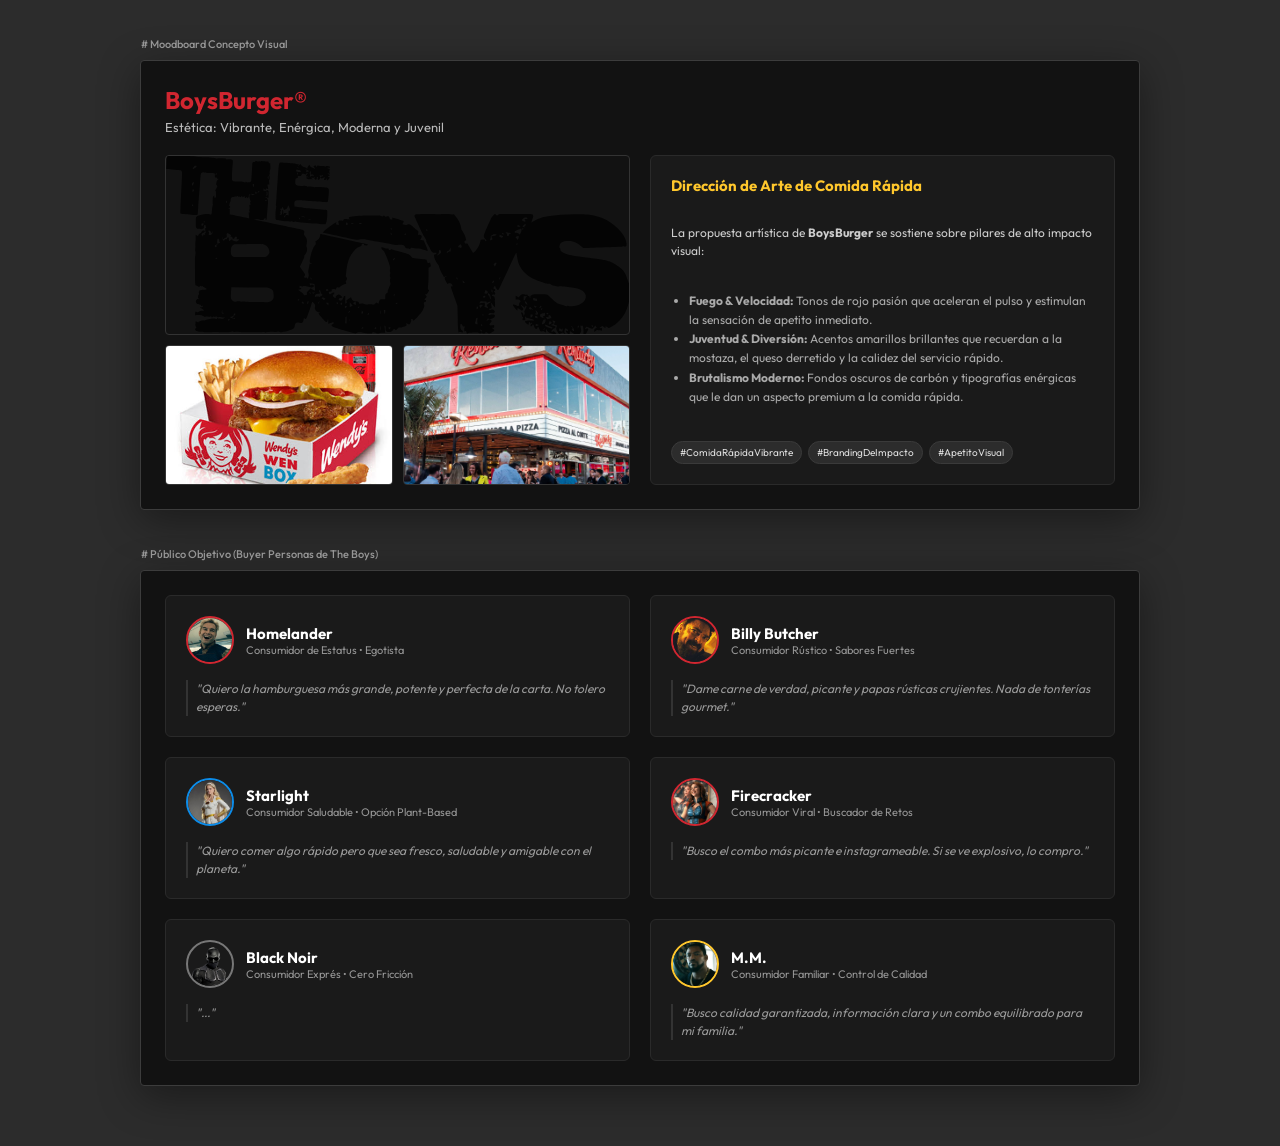
==== investigacion.html @ 25a7fe8a "feat(clean): add investigacion and sistemadiseno standalone pages for clean figma page imports" ====
<!DOCTYPE html>
<html lang="es">
<head>
  <meta charset="UTF-8">
  <meta name="viewport" content="width=device-width, initial-scale=1.0">
  <title>BoysBurger® - Investigación y Concepto</title>
  <!-- Google Fonts: Outfit -->
  <link rel="preconnect" href="https://fonts.googleapis.com">
  <link rel="preconnect" href="https://fonts.gstatic.com" crossorigin>
  <link href="https://fonts.googleapis.com/css2?family=Outfit:wght@300;400;500;600;700;800;900&display=swap" rel="stylesheet">
  <!-- CSS Stylesheet -->
  <link rel="stylesheet" href="styles.css">
  <!-- FontAwesome Icons for UI -->
  <link rel="stylesheet" href="https://cdnjs.cloudflare.com/ajax/libs/font-awesome/6.4.0/css/all.min.css">
  <style>
    body {
      background-color: var(--figma-bg);
      overflow-y: auto !important;
      height: auto !important;
      padding: 60px;
      display: flex;
      flex-direction: column;
      gap: 60px;
      align-items: center;
    }
    .figma-frame {
      box-shadow: 0 10px 40px rgba(0,0,0,0.4);
    }
  </style>
</head>
<body>

  <!-- Frame: Moodboard -->
  <div class="figma-frame" id="frame-moodboard">
    <div class="frame-label"># Moodboard Concepto Visual</div>
    <div class="frame-content">
      
      <div class="moodboard-container">
        <div class="moodboard-header">
          <h3>BoysBurger®</h3>
          <p class="concept-tagline">Estética: Vibrante, Enérgica, Moderna y Juvenil</p>
        </div>
        
        <div class="moodboard-grid-custom">
          <div class="moodboard-images-collage">
            <div class="collage-img-wrap span-2">
              <img src="theboys_img.svg" alt="The Boys Logo" class="collage-img">
            </div>
            <div class="collage-img-wrap">
              <img src="wendys_img.jpeg" alt="Wendy's Inspiración" class="collage-img">
            </div>
            <div class="collage-img-wrap">
              <img src="kentuckys_img.jpg" alt="KFC Inspiración" class="collage-img">
            </div>
          </div>
          
          <div class="moodboard-details">
            <h4>Dirección de Arte de Comida Rápida</h4>
            <p>La propuesta artística de <strong>BoysBurger</strong> se sostiene sobre pilares de alto impacto visual:</p>
            <ul>
              <li><strong>Fuego & Velocidad:</strong> Tonos de rojo pasión que aceleran el pulso y estimulan la sensación de apetito inmediato.</li>
              <li><strong>Juventud & Diversión:</strong> Acentos amarillos brillantes que recuerdan a la mostaza, el queso derretido y la calidez del servicio rápido.</li>
              <li><strong>Brutalismo Moderno:</strong> Fondos oscuros de carbón y tipografías enérgicas que le dan un aspecto premium a la comida rápida.</li>
            </ul>
            <div class="aesthetic-chips">
              <span class="chip">#ComidaRápidaVibrante</span>
              <span class="chip">#BrandingDeImpacto</span>
              <span class="chip">#ApetitoVisual</span>
            </div>
          </div>
        </div>
      </div>

    </div>
  </div>

  <!-- Frame: Público Objetivo -->
  <div class="figma-frame" id="frame-target">
    <div class="frame-label"># Público Objetivo (Buyer Personas de The Boys)</div>
    <div class="frame-content">
      
      <div class="personas-layout">
        <div class="personas-grid">
          
          <!-- Persona 1: Homelander -->
          <div class="persona-card">
            <div class="persona-header">
              <div class="persona-avatar">
                <img src="homelander_img.jpg" alt="Homelander" class="persona-avatar-img">
              </div>
              <div class="persona-title">
                <h3>Homelander</h3>
                <p class="persona-subtitle">Consumidor de Estatus • Egotista</p>
              </div>
            </div>
            <div class="persona-body">
              <p class="persona-desc">"Quiero la hamburguesa más grande, potente y perfecta de la carta. No tolero esperas."</p>
            </div>
          </div>

          <!-- Persona 2: Billy Butcher -->
          <div class="persona-card">
            <div class="persona-header">
              <div class="persona-avatar">
                <img src="butcher_img.webp" alt="Butcher" class="persona-avatar-img">
              </div>
              <div class="persona-title">
                <h3>Billy Butcher</h3>
                <p class="persona-subtitle">Consumidor Rústico • Sabores Fuertes</p>
              </div>
            </div>
            <div class="persona-body">
              <p class="persona-desc">"Dame carne de verdad, picante y papas rústicas crujientes. Nada de tonterías gourmet."</p>
            </div>
          </div>

          <!-- Persona 3: Starlight -->
          <div class="persona-card">
            <div class="persona-header">
              <div class="persona-avatar starlight">
                <img src="starlight_img.jpeg" alt="Starlight" class="persona-avatar-img">
              </div>
              <div class="persona-title">
                <h3>Starlight</h3>
                <p class="persona-subtitle">Consumidor Saludable • Opción Plant-Based</p>
              </div>
            </div>
            <div class="persona-body">
              <p class="persona-desc">"Quiero comer algo rápido pero que sea fresco, saludable y amigable con el planeta."</p>
            </div>
          </div>

          <!-- Persona 4: Firecracker -->
          <div class="persona-card">
            <div class="persona-header">
              <div class="persona-avatar">
                <img src="firecracker_img.jpeg" alt="Firecracker" class="persona-avatar-img">
              </div>
              <div class="persona-title">
                <h3>Firecracker</h3>
                <p class="persona-subtitle">Consumidor Viral • Buscador de Retos</p>
              </div>
            </div>
            <div class="persona-body">
              <p class="persona-desc">"Busco el combo más picante e instagrameable. Si se ve explosivo, lo compro."</p>
            </div>
          </div>

          <!-- Persona 5: Black Noir -->
          <div class="persona-card">
            <div class="persona-header">
              <div class="persona-avatar noir">
                <img src="blacknoir_img.webp" alt="Black Noir" class="persona-avatar-img">
              </div>
              <div class="persona-title">
                <h3>Black Noir</h3>
                <p class="persona-subtitle">Consumidor Exprés • Cero Fricción</p>
              </div>
            </div>
            <div class="persona-body">
              <p class="persona-desc">"..."</p>
            </div>
          </div>

          <!-- Persona 6: Mother's Milk -->
          <div class="persona-card">
            <div class="persona-header">
              <div class="persona-avatar mm">
                <img src="mothersmilk_img.jpeg" alt="M.M." class="persona-avatar-img">
              </div>
              <div class="persona-title">
                <h3>M.M.</h3>
                <p class="persona-subtitle">Consumidor Familiar • Control de Calidad</p>
              </div>
            </div>
            <div class="persona-body">
              <p class="persona-desc">"Busco calidad garantizada, información clara y un combo equilibrado para mi familia."</p>
            </div>
          </div>

        </div>
      </div>

    </div>
  </div>

</body>
</html>
---- styles.css ----
/* ==========================================================================
   CSS VARIABLE DEFINITIONS & ROOT STYLING
   ========================================================================== */
:root {
  /* Figma Interface Design System Colors */
  --figma-bg: #2c2c2c;
  --figma-sidebar: #1e1e1e;
  --figma-panel-header: #2c2c2c;
  --figma-border: #333333;
  --figma-text-primary: #e3e3e3;
  --figma-text-secondary: #969696;
  --figma-accent: #0c8ce9;
  --figma-accent-light: rgba(12, 140, 233, 0.1);
  --figma-grid-color: rgba(255, 255, 255, 0.03);

  /* BoysBurger Brand Design System Colors (Cálida y Enérgica) */
  --brand-red: #d12630;         /* Estimula apetito y energía (Wendy's Red) */
  --brand-red-hover: #b01d25;
  --brand-yellow: #ffc72c;      /* Acento de diversión, juventud y rapidez */
  --brand-yellow-hover: #e0ad20;
  --brand-charcoal: #121212;    /* Aporta sofisticación, modernidad y contraste */
  --brand-gray-dark: #1a1a1a;
  --brand-gray-light: #f5f5f5;
  --brand-white: #ffffff;
  --brand-border: #2c2c2c;
  --brand-border-muted: rgba(255, 255, 255, 0.1);

  /* Typography Fonts */
  --font-sans: 'Outfit', -apple-system, BlinkMacSystemFont, "Segoe UI", Roboto, sans-serif;
  --font-heading: 'Outfit', sans-serif; /* Usaremos pesos extra-bold para simular Lilita/impacto */
  
  /* Transitions */
  --transition-smooth: all 0.3s cubic-bezier(0.4, 0, 0.2, 1);
}

* {
  box-sizing: border-box;
  margin: 0;
  padding: 0;
}

body {
  font-family: var(--font-sans);
  background-color: var(--figma-bg);
  color: var(--figma-text-primary);
  overflow: hidden;
  height: 100vh;
  -webkit-font-smoothing: antialiased;
}

/* Scrollbar Styles */
::-webkit-scrollbar {
  width: 8px;
  height: 8px;
}
::-webkit-scrollbar-track {
  background: transparent;
}
::-webkit-scrollbar-thumb {
  background: #444;
  border-radius: 4px;
}
::-webkit-scrollbar-thumb:hover {
  background: #555;
}

/* ==========================================================================
   FIGMA WORKSPACE INTERFACE SHELL STYLING
   ========================================================================== */
#figma-shell {
  display: flex;
  flex-direction: column;
  height: 100vh;
  width: 100vw;
  overflow: hidden;
}

/* 1. TOP TOOLBAR */
#figma-topbar {
  height: 48px;
  background-color: var(--figma-sidebar);
  border-bottom: 1px solid var(--figma-border);
  display: flex;
  justify-content: space-between;
  align-items: center;
  padding: 0 16px;
  user-select: none;
  z-index: 10;
}

.topbar-left {
  display: flex;
  align-items: center;
  gap: 12px;
}

.figma-logo-icon svg {
  display: block;
}

.file-info {
  display: flex;
  align-items: center;
  gap: 8px;
}

.file-name {
  font-size: 12px;
  font-weight: 500;
  color: var(--figma-text-primary);
}

.file-status {
  font-size: 10px;
  background-color: #333333;
  color: var(--figma-text-secondary);
  padding: 2px 6px;
  border-radius: 3px;
}

.topbar-center {
  display: flex;
  align-items: center;
  gap: 4px;
}

.tool-btn {
  background: transparent;
  border: none;
  color: var(--figma-text-secondary);
  width: 32px;
  height: 32px;
  border-radius: 4px;
  display: flex;
  align-items: center;
  justify-content: center;
  cursor: pointer;
  font-size: 14px;
  transition: var(--transition-smooth);
}

.tool-btn:hover {
  background-color: rgba(255, 255, 255, 0.05);
  color: var(--figma-text-primary);
}

.tool-btn.active {
  background-color: var(--figma-accent);
  color: white;
}

.topbar-right {
  display: flex;
  align-items: center;
  gap: 8px;
}

.share-btn {
  background-color: var(--figma-accent);
  color: white;
  border: none;
  padding: 6px 12px;
  border-radius: 6px;
  font-size: 11px;
  font-weight: 500;
  cursor: pointer;
  transition: var(--transition-smooth);
}

.share-btn:hover {
  background-color: #0b7cd0;
}

.play-btn {
  background-color: transparent;
  color: var(--figma-text-secondary);
  border: 1px solid #444;
  padding: 5px 12px;
  border-radius: 6px;
  font-size: 11px;
  font-weight: 500;
  display: flex;
  align-items: center;
  gap: 6px;
  cursor: pointer;
  transition: var(--transition-smooth);
}

.play-btn:hover {
  background-color: rgba(255, 255, 255, 0.05);
  color: var(--figma-text-primary);
  border-color: #555;
}

/* 2. MAIN WORKSPACE CONTAINER */
#figma-workspace {
  display: flex;
  flex: 1;
  width: 100vw;
  overflow: hidden;
}

/* 3. LEFT PAGES & LAYERS PANEL */
#figma-leftpanel {
  width: 240px;
  background-color: var(--figma-sidebar);
  border-right: 1px solid var(--figma-border);
  display: flex;
  flex-direction: column;
  flex-shrink: 0;
  user-select: none;
}

.panel-section {
  padding: 12px 0;
  border-bottom: 1px solid var(--figma-border);
}

.panel-section.layers-section {
  flex: 1;
  overflow-y: auto;
}

.section-header {
  display: flex;
  justify-content: space-between;
  align-items: center;
  padding: 0 16px 8px 16px;
  font-size: 11px;
  font-weight: 600;
  text-transform: uppercase;
  letter-spacing: 0.5px;
  color: var(--figma-text-secondary);
}

.icon-btn {
  cursor: pointer;
  padding: 2px;
  border-radius: 3px;
}

.icon-btn:hover {
  background-color: rgba(255, 255, 255, 0.05);
  color: var(--figma-text-primary);
}

.pages-list, .layers-list {
  list-style: none;
}

.page-item {
  padding: 6px 16px 6px 28px;
  font-size: 12px;
  color: var(--figma-text-secondary);
  cursor: pointer;
  display: flex;
  align-items: center;
  gap: 8px;
  position: relative;
  transition: var(--transition-smooth);
}

.page-item::before {
  content: '';
  position: absolute;
  left: 14px;
  width: 6px;
  height: 6px;
  border-radius: 50%;
  background-color: transparent;
}

.page-item:hover {
  background-color: rgba(255, 255, 255, 0.03);
  color: var(--figma-text-primary);
}

.page-item.active {
  color: var(--figma-text-primary);
  font-weight: 500;
}

.page-item.active::before {
  background-color: var(--figma-accent);
}

.layers-list {
  display: none;
}

.layers-list.active {
  display: block;
}

.layer-item {
  padding: 6px 16px 6px 28px;
  font-size: 11px;
  color: var(--figma-text-secondary);
  cursor: pointer;
  display: flex;
  align-items: center;
  gap: 8px;
  transition: var(--transition-smooth);
}

.layer-item:hover {
  background-color: rgba(255, 255, 255, 0.03);
  color: var(--figma-text-primary);
}

.layer-item.selected {
  background-color: var(--figma-accent-light);
  color: var(--figma-text-primary);
}

.sub-layers {
  list-style: none;
  padding-left: 20px;
  margin-top: 4px;
}

.sub-layers li {
  padding: 4px 0;
  display: flex;
  align-items: center;
  gap: 6px;
  color: #777;
}

.text-purple { color: #a259ff; }
.text-blue { color: #19bcfe; }

.help-hint-section {
  padding: 16px;
  background-color: rgba(255, 255, 255, 0.01);
  border-top: 1px solid var(--figma-border);
  margin-top: auto;
}

.hint-title {
  font-size: 11px;
  font-weight: 600;
  color: var(--brand-yellow);
  display: flex;
  align-items: center;
  gap: 6px;
  margin-bottom: 6px;
}

.hint-text {
  font-size: 10px;
  color: var(--figma-text-secondary);
  line-height: 1.4;
}

/* 4. MAIN CENTRAL CANVAS */
#figma-canvas {
  flex: 1;
  background-color: var(--figma-bg);
  overflow: auto;
  padding: 80px;
  display: flex;
  flex-direction: column;
  gap: 100px;
  align-items: flex-start;
  position: relative;
}

.grid-bg {
  background-image: linear-gradient(var(--figma-grid-color) 1px, transparent 1px),
                    linear-gradient(90deg, var(--figma-grid-color) 1px, transparent 1px);
  background-size: 20px 20px;
  background-position: center;
}

.canvas-page {
  display: none;
  flex-direction: column;
  gap: 80px;
  align-items: flex-start;
}

.canvas-page.active {
  display: flex;
}

/* 5. FIGMA CANVAS FRAMES */
.figma-frame {
  background-color: #121212;
  border: 1px solid #3c3c3c;
  border-radius: 4px;
  position: relative;
  box-shadow: 0 10px 30px rgba(0, 0, 0, 0.25);
  outline: none;
  transition: border-color 0.2s ease;
}

.figma-frame:focus-within, .figma-frame.selected {
  border-color: var(--figma-accent);
  box-shadow: 0 0 0 2px var(--figma-accent), 0 10px 30px rgba(0, 0, 0, 0.25);
}

.frame-label {
  position: absolute;
  top: -24px;
  left: 0;
  font-size: 11px;
  color: var(--figma-text-secondary);
  font-weight: 500;
  pointer-events: none;
}

.frame-content {
  width: 100%;
  height: 100%;
}

/* Canvas Page 1 Frames */
#frame-moodboard {
  width: 1000px;
}

#frame-target {
  width: 1000px;
}

/* Canvas Page 2 Frames */
#frame-colors {
  width: 800px;
}

#frame-typography {
  width: 800px;
}

#frame-buttons {
  width: 800px;
}

/* 6. RIGHT PROPERTIES SIDEBAR */
#figma-rightpanel {
  width: 240px;
  background-color: var(--figma-sidebar);
  border-left: 1px solid var(--figma-border);
  display: flex;
  flex-direction: column;
  overflow-y: auto;
  user-select: none;
  flex-shrink: 0;
}

.rightpanel-tab-headers {
  display: flex;
  border-bottom: 1px solid var(--figma-border);
  background-color: #242424;
}

.right-tab {
  flex: 1;
  padding: 10px 0;
  text-align: center;
  font-size: 11px;
  font-weight: 500;
  color: var(--figma-text-secondary);
  cursor: pointer;
  transition: var(--transition-smooth);
}

.right-tab.active {
  color: var(--figma-text-primary);
  border-bottom: 1px solid var(--figma-text-primary);
}

.properties-content {
  padding: 16px;
}

.prop-group {
  margin-bottom: 20px;
  border-bottom: 1px solid #2a2a2a;
  padding-bottom: 16px;
}

.prop-group:last-child {
  border-bottom: none;
}

.prop-title {
  font-size: 11px;
  font-weight: 600;
  text-transform: uppercase;
  color: var(--figma-text-secondary);
  margin-bottom: 12px;
  letter-spacing: 0.3px;
}

.prop-row {
  display: flex;
  justify-content: space-between;
  align-items: center;
  margin-bottom: 8px;
  font-size: 11px;
}

.prop-label {
  color: var(--figma-text-secondary);
}

.prop-value {
  color: var(--figma-text-primary);
  font-weight: 500;
}

.code-value {
  background-color: #2c2c2c;
  padding: 2px 6px;
  border-radius: 3px;
  color: var(--figma-text-primary);
  font-family: monospace;
  font-size: 10px;
}

.prop-text-desc {
  font-size: 11px;
  color: #b3b3b3;
  line-height: 1.4;
  margin-top: 6px;
}

.bg-accent-box {
  background-color: rgba(209, 38, 48, 0.08);
  border-left: 2px solid var(--brand-red);
  padding: 10px;
  border-radius: 0 4px 4px 0;
  margin-top: 8px;
}

.bg-accent-box.green {
  background-color: rgba(46, 117, 89, 0.08);
  border-left-color: #2e7559;
}

/* ==========================================================================
   MOODBOARD & BUYER PERSONA CONTENT STYLING (PAGE 1)
   ========================================================================== */
.moodboard-container {
  padding: 24px;
}

.moodboard-header {
  margin-bottom: 20px;
}

.moodboard-header h3 {
  font-size: 24px;
  color: var(--brand-red);
  font-weight: 700;
  margin-bottom: 4px;
}

.concept-tagline {
  font-size: 13px;
  color: #bbb;
}

.moodboard-grid-custom {
  display: grid;
  grid-template-columns: 1fr 1fr;
  gap: 20px;
}

.moodboard-images-collage {
  display: grid;
  grid-template-columns: 1fr 1fr;
  grid-template-rows: auto auto;
  gap: 10px;
}

.collage-img-wrap {
  width: 100%;
  height: 140px;
  border-radius: 4px;
  overflow: hidden;
  border: 1px solid #333;
}

.collage-img-wrap.span-2 {
  grid-column: span 2;
  height: 180px;
}

.collage-img {
  width: 100%;
  height: 100%;
  object-fit: cover;
}

.moodboard-details {
  background-color: #1a1a1a;
  border: 1px solid #2a2a2a;
  border-radius: 6px;
  padding: 20px;
  display: flex;
  flex-direction: column;
  justify-content: space-between;
}

.moodboard-details h4 {
  font-size: 15px;
  color: var(--brand-yellow);
  margin-bottom: 10px;
}

.moodboard-details p {
  font-size: 12px;
  color: #ccc;
  line-height: 1.5;
  margin-bottom: 12px;
}

.moodboard-details ul {
  padding-left: 18px;
  font-size: 12px;
  color: #aaa;
  line-height: 1.6;
  margin-bottom: 16px;
}

.aesthetic-chips {
  display: flex;
  flex-wrap: wrap;
  gap: 6px;
}

.chip {
  font-size: 10px;
  background-color: #2c2c2c;
  color: #ddd;
  padding: 4px 8px;
  border-radius: 12px;
  border: 1px solid #3a3a3a;
}

/* Personas Section */
.personas-layout {
  padding: 24px;
}

.personas-grid {
  display: grid;
  grid-template-columns: 1fr 1fr;
  gap: 20px;
}

.persona-card {
  background-color: #1a1a1a;
  border: 1px solid #2a2a2a;
  border-radius: 6px;
  padding: 20px;
  cursor: pointer;
  transition: var(--transition-smooth);
}

.persona-card:hover, .persona-card.active-selected {
  border-color: var(--brand-red);
  transform: translateY(-2px);
  box-shadow: 0 4px 12px rgba(209, 38, 48, 0.1);
}

.persona-header {
  display: flex;
  align-items: center;
  gap: 12px;
  margin-bottom: 16px;
}

.persona-avatar {
  width: 48px;
  height: 48px;
  border-radius: 50%;
  overflow: hidden;
  border: 2px solid var(--brand-red);
}

.persona-avatar.mm { border-color: var(--brand-yellow); }
.persona-avatar.noir { border-color: #777; }
.persona-avatar.starlight { border-color: #0c8ce9; }

.persona-avatar-img {
  width: 100%;
  height: 100%;
  object-fit: cover;
}

.persona-title h3 {
  font-size: 15px;
  font-weight: 700;
  color: var(--brand-white);
}

.persona-subtitle {
  font-size: 11px;
  color: var(--figma-text-secondary);
}

.persona-body {
  font-size: 12px;
  line-height: 1.5;
  color: #ccc;
  display: flex;
  flex-direction: column;
  gap: 10px;
}

.persona-desc {
  border-left: 2px solid #333;
  padding-left: 8px;
  font-style: italic;
  color: #999;
}

.persona-meta-list {
  list-style: none;
}

.persona-meta-list li {
  margin-bottom: 4px;
}

/* ==========================================================================
   DESIGN SYSTEM CARD STYLING (PAGE 2)
   ========================================================================== */
.design-system-card {
  padding: 24px;
}

.design-system-card h3 {
  font-size: 18px;
  color: var(--brand-white);
  margin-bottom: 4px;
}

.ds-subtitle {
  font-size: 12px;
  color: var(--figma-text-secondary);
  margin-bottom: 20px;
}

/* Colors Grid */
.colors-grid {
  display: grid;
  grid-template-columns: repeat(auto-fill, minmax(120px, 1fr));
  gap: 16px;
}

.color-item-wrap {
  background-color: #1a1a1a;
  border: 1px solid #2a2a2a;
  border-radius: 6px;
  padding: 12px;
  display: flex;
  flex-direction: column;
  align-items: center;
  cursor: pointer;
  transition: var(--transition-smooth);
}

.color-item-wrap:hover {
  border-color: var(--figma-accent);
}

.color-circle {
  width: 48px;
  height: 48px;
  border-radius: 50%;
  margin-bottom: 10px;
  box-shadow: 0 4px 8px rgba(0,0,0,0.2);
}

.color-hex {
  font-size: 10px;
  color: var(--figma-text-secondary);
  font-family: monospace;
  margin-bottom: 2px;
}

.color-label {
  font-size: 11px;
  font-weight: 500;
  color: var(--brand-white);
  text-align: center;
}

/* Typography List */
.typography-list {
  display: flex;
  flex-direction: column;
  gap: 16px;
}

.typo-item {
  background-color: #1a1a1a;
  border: 1px solid #2a2a2a;
  border-radius: 6px;
  padding: 16px;
  cursor: pointer;
  transition: var(--transition-smooth);
}

.typo-item:hover {
  border-color: var(--figma-accent);
}

.typo-preview {
  margin-bottom: 8px;
  color: var(--brand-white);
}

.typo-meta {
  font-size: 10px;
  color: var(--figma-text-secondary);
}

/* Buttons Matrix */
.buttons-matrix {
  display: flex;
  flex-direction: column;
  gap: 10px;
}

.matrix-row {
  display: grid;
  grid-template-columns: 1fr 2fr 2fr;
  align-items: center;
  padding: 12px;
  background-color: #1a1a1a;
  border: 1px solid #2a2a2a;
  border-radius: 4px;
  cursor: pointer;
  transition: var(--transition-smooth);
}

.matrix-row:hover {
  border-color: var(--figma-accent);
}

.matrix-row.headers {
  background-color: transparent;
  border: none;
  font-size: 11px;
  font-weight: 600;
  color: var(--figma-text-secondary);
  cursor: default;
}

.state-name {
  font-size: 12px;
  font-weight: 600;
  color: var(--brand-white);
}

.btn-demo {
  padding: 8px 16px;
  font-family: var(--font-sans);
  font-weight: 700;
  text-transform: uppercase;
  border: none;
  border-radius: 4px;
  font-size: 11px;
  transition: var(--transition-smooth);
}

.btn-demo.default {
  background-color: var(--brand-red);
  color: var(--brand-white);
}

.btn-demo.hover {
  background-color: var(--brand-red-hover);
  color: var(--brand-white);
  box-shadow: 0 4px 10px rgba(209, 38, 48, 0.3);
}

.btn-demo.pressed {
  background-color: #8c131a;
  color: var(--brand-white);
  transform: scale(0.96);
}

.css-desc {
  font-size: 10px;
  color: var(--figma-text-secondary);
}

.click-note {
  font-size: 11px;
  color: var(--figma-text-secondary);
  margin-top: 16px;
}

/* ==========================================================================
   THE BOYSBURGER LANDING PAGE STYLING (THE PROTOTYPE)
   ========================================================================== */
#frame-prototype-landing {
  width: 1100px;
  background-color: var(--brand-charcoal);
}

.prototype-scale-wrapper {
  max-height: 80vh;
  overflow-y: auto;
}

.landing-page-root {
  background-color: var(--brand-charcoal);
  color: var(--brand-white);
  font-family: var(--font-sans);
  line-height: 1.6;
  width: 100%;
  overflow-x: hidden;
  scroll-behavior: smooth;
}

.landing-page-root a {
  text-decoration: none;
  color: inherit;
}

/* 1. HEADER */
.restaurant-header {
  position: sticky;
  top: 0;
  width: 100%;
  background-color: rgba(18, 18, 18, 0.95);
  backdrop-filter: blur(10px);
  border-bottom: 1px solid var(--brand-border-muted);
  z-index: 100;
  transition: var(--transition-smooth);
}

.header-container {
  max-width: 950px;
  margin: 0 auto;
  padding: 14px 20px;
  display: flex;
  justify-content: space-between;
  align-items: center;
}

.restaurant-logo {
  font-size: 20px;
  font-weight: 900;
  color: var(--brand-red);
  letter-spacing: -0.5px;
  display: flex;
  align-items: center;
  gap: 8px;
}

.logo-accent {
  color: var(--brand-yellow);
}

.restaurant-nav ul {
  list-style: none;
  display: flex;
  gap: 20px;
}

.nav-link {
  font-size: 12px;
  font-weight: 600;
  text-transform: uppercase;
  letter-spacing: 0.5px;
  color: #bbb;
  transition: var(--transition-smooth);
}

.nav-link:hover {
  color: var(--brand-yellow);
}

.header-cta-btn {
  background-color: var(--brand-red);
  color: white;
  font-size: 11px;
  font-weight: 700;
  text-transform: uppercase;
  padding: 8px 16px;
  border-radius: 4px;
  transition: var(--transition-smooth);
}

.header-cta-btn:hover {
  background-color: var(--brand-red-hover);
  box-shadow: 0 4px 10px rgba(209, 38, 48, 0.3);
}

/* 2. HERO SECTION */
.hero-section {
  padding: 60px 0;
  border-bottom: 1px solid var(--brand-border-muted);
  position: relative;
}

.hero-container {
  max-width: 950px;
  margin: 0 auto;
  padding: 0 20px;
  display: flex;
  align-items: center;
  gap: 40px;
}

.hero-text-content {
  flex: 1.2;
}

.hero-tagline {
  font-size: 11px;
  font-weight: 700;
  text-transform: uppercase;
  color: var(--brand-yellow);
  letter-spacing: 1.5px;
  display: inline-block;
  margin-bottom: 8px;
}

.hero-title {
  font-size: 38px;
  font-weight: 900;
  line-height: 1.1;
  color: var(--brand-white);
  margin-bottom: 16px;
}

.hero-description {
  font-size: 13px;
  color: #ccc;
  margin-bottom: 24px;
  line-height: 1.6;
}

.hero-actions {
  display: flex;
  gap: 12px;
}

.btn-primary {
  background-color: var(--brand-red);
  color: white;
  font-size: 12px;
  font-weight: 700;
  text-transform: uppercase;
  padding: 12px 24px;
  border-radius: 4px;
  border: none;
  cursor: pointer;
  transition: var(--transition-smooth);
}

.btn-primary:hover {
  background-color: var(--brand-red-hover);
  box-shadow: 0 4px 12px rgba(209, 38, 48, 0.4);
}

.btn-secondary {
  background-color: transparent;
  color: var(--brand-white);
  font-size: 12px;
  font-weight: 700;
  text-transform: uppercase;
  padding: 11px 24px;
  border-radius: 4px;
  border: 1px solid #444;
  cursor: pointer;
  transition: var(--transition-smooth);
}

.btn-secondary:hover {
  background-color: rgba(255, 255, 255, 0.05);
  border-color: #666;
}

.hero-image-wrap {
  flex: 0.8;
  border-radius: 8px;
  overflow: hidden;
  border: 1px solid var(--brand-border-muted);
}

.hero-image {
  width: 100%;
  height: 100%;
  object-fit: cover;
  display: block;
}

/* 3. MENU SECTION */
.menu-section {
  padding: 60px 0;
  border-bottom: 1px solid var(--brand-border-muted);
}

.section-container {
  max-width: 950px;
  margin: 0 auto;
  padding: 0 20px;
}

.section-title-wrap {
  text-align: center;
  margin-bottom: 30px;
}

.section-tag {
  font-size: 10px;
  font-weight: 700;
  text-transform: uppercase;
  color: var(--brand-yellow);
  letter-spacing: 1.5px;
  margin-bottom: 4px;
  display: inline-block;
}

.section-title {
  font-size: 26px;
  font-weight: 800;
  color: var(--brand-white);
  margin-bottom: 10px;
}

.section-line {
  width: 60px;
  height: 3px;
  background-color: var(--brand-red);
  margin: 0 auto;
}

.section-line.left {
  margin: 0;
}

/* Filter chips */
.menu-filters {
  display: flex;
  justify-content: center;
  gap: 8px;
  margin-bottom: 30px;
}

.filter-btn {
  background-color: #1a1a1a;
  border: 1px solid #2a2a2a;
  color: #bbb;
  padding: 6px 16px;
  border-radius: 20px;
  font-size: 11px;
  font-weight: 600;
  cursor: pointer;
  transition: var(--transition-smooth);
}

.filter-btn:hover {
  border-color: #444;
  color: var(--brand-white);
}

.filter-btn.active {
  background-color: var(--brand-yellow);
  border-color: var(--brand-yellow);
  color: var(--brand-charcoal);
  font-weight: 700;
}

/* Menu Grid */
.menu-grid {
  display: grid;
  grid-template-columns: repeat(auto-fill, minmax(280px, 1fr));
  gap: 20px;
}

.menu-card {
  background-color: #181818;
  border: 1px solid var(--brand-border-muted);
  border-radius: 6px;
  overflow: hidden;
  transition: var(--transition-smooth);
  display: flex;
  flex-direction: column;
}

.menu-card:hover {
  transform: translateY(-4px);
  border-color: rgba(255, 199, 44, 0.3);
  box-shadow: 0 8px 24px rgba(0, 0, 0, 0.4);
}

.menu-card-img-wrap {
  width: 100%;
  height: 160px;
  overflow: hidden;
  position: relative;
}

.menu-card-img {
  width: 100%;
  height: 100%;
  object-fit: cover;
  transition: transform 0.5s ease;
}

.menu-card:hover .menu-card-img {
  transform: scale(1.06);
}

.dish-category {
  position: absolute;
  top: 10px;
  left: 10px;
  font-size: 9px;
  font-weight: 700;
  text-transform: uppercase;
  background-color: var(--brand-red);
  color: white;
  padding: 3px 8px;
  border-radius: 3px;
}

.dish-badge {
  position: absolute;
  top: 10px;
  right: 10px;
  font-size: 9px;
  font-weight: 700;
  text-transform: uppercase;
  background-color: var(--brand-yellow);
  color: var(--brand-charcoal);
  padding: 3px 8px;
  border-radius: 3px;
}

.menu-card-info {
  padding: 16px;
  display: flex;
  flex-direction: column;
  flex: 1;
}

.menu-card-header {
  display: flex;
  justify-content: space-between;
  align-items: flex-start;
  margin-bottom: 8px;
}

.dish-title {
  font-size: 15px;
  font-weight: 800;
  color: var(--brand-white);
  line-height: 1.2;
}

.dish-price {
  font-size: 15px;
  font-weight: 700;
  color: var(--brand-yellow);
}

.dish-description {
  font-size: 11px;
  color: #aaa;
  line-height: 1.5;
  margin-bottom: 16px;
  flex: 1;
}

/* 4. HISTORY SECTION */
.history-section {
  padding: 60px 0;
  border-bottom: 1px solid var(--brand-border-muted);
}

.history-container {
  max-width: 950px;
  margin: 0 auto;
  padding: 0 20px;
  display: flex;
  align-items: center;
  gap: 40px;
}

.history-image-wrap {
  flex: 0.9;
  border-radius: 8px;
  overflow: hidden;
  border: 1px solid var(--brand-border-muted);
}

.history-image {
  width: 100%;
  height: 100%;
  object-fit: cover;
  display: block;
}

.history-text-content {
  flex: 1.1;
}

.history-paragraph {
  font-size: 12px;
  color: #ccc;
  line-height: 1.6;
  margin-top: 14px;
}

.history-stats {
  display: flex;
  gap: 24px;
  margin-top: 20px;
}

.stat-item {
  display: flex;
  flex-direction: column;
}

.stat-num {
  font-size: 24px;
  font-weight: 900;
  color: var(--brand-red);
}

.stat-lbl {
  font-size: 10px;
  color: var(--figma-text-secondary);
  text-transform: uppercase;
  letter-spacing: 0.5px;
}

/* 5. CONTACT & ORDER SECTION */
.contact-section {
  padding: 60px 0;
  border-bottom: 1px solid var(--brand-border-muted);
}

.contact-grid {
  display: grid;
  grid-template-columns: 1fr 1fr;
  gap: 40px;
  margin-top: 30px;
}

.contact-info {
  display: flex;
  flex-direction: column;
  justify-content: center;
}

.contact-info h3 {
  font-size: 18px;
  font-weight: 850;
  margin-bottom: 12px;
}

.contact-desc {
  font-size: 12px;
  color: #bbb;
  line-height: 1.5;
  margin-bottom: 24px;
}

.contact-detail-items {
  display: flex;
  flex-direction: column;
  gap: 16px;
  margin-bottom: 24px;
}

.detail-item {
  display: flex;
  align-items: flex-start;
  gap: 12px;
}

.contact-icon {
  font-size: 16px;
  color: var(--brand-yellow);
  margin-top: 2px;
}

.detail-item h5 {
  font-size: 12px;
  font-weight: 700;
  color: var(--brand-white);
  margin-bottom: 2px;
}

.detail-item p {
  font-size: 11px;
  color: #aaa;
}

.social-links-wrap h5 {
  font-size: 11px;
  text-transform: uppercase;
  color: var(--figma-text-secondary);
  margin-bottom: 8px;
  letter-spacing: 0.5px;
}

.social-icons {
  display: flex;
  gap: 8px;
}

.social-icon-link {
  width: 32px;
  height: 32px;
  border-radius: 50%;
  background-color: #1a1a1a;
  border: 1px solid #2a2a2a;
  color: #ccc;
  display: flex;
  align-items: center;
  justify-content: center;
  font-size: 12px;
  transition: var(--transition-smooth);
}

.social-icon-link:hover {
  background-color: var(--brand-red);
  color: white;
  border-color: var(--brand-red);
}

/* Order Form Card */
.contact-form-card {
  background-color: #161616;
  border: 1px solid var(--brand-border-muted);
  border-radius: 8px;
  padding: 24px;
  position: relative;
  overflow: hidden;
}

.contact-form-card h3 {
  font-size: 16px;
  font-weight: 800;
  margin-bottom: 16px;
  color: var(--brand-white);
  border-bottom: 1px solid #222;
  padding-bottom: 8px;
}

.form-row {
  display: flex;
  gap: 12px;
  margin-bottom: 12px;
}

.form-group {
  flex: 1;
  display: flex;
  flex-direction: column;
  gap: 4px;
}

.form-group label {
  font-size: 10px;
  font-weight: 700;
  text-transform: uppercase;
  color: #aaa;
  letter-spacing: 0.5px;
}

.input-with-icon {
  position: relative;
  display: flex;
  align-items: center;
}

.input-with-icon i {
  position: absolute;
  left: 12px;
  color: #666;
  font-size: 11px;
}

.form-group input, .form-group select, .form-group textarea {
  width: 100%;
  background-color: #1a1a1a;
  border: 1px solid #333;
  color: white;
  padding: 8px 12px 8px 32px;
  border-radius: 4px;
  font-family: var(--font-sans);
  font-size: 11px;
  outline: none;
  transition: var(--transition-smooth);
}

.form-group textarea {
  padding-left: 12px;
}

.form-group input:focus, .form-group select:focus, .form-group textarea:focus {
  border-color: var(--brand-red);
  background-color: #202020;
}

.error-msg {
  font-size: 9px;
  color: #ff3b30;
  margin-top: 2px;
  display: none;
}

.btn-form-submit {
  width: 100%;
  background-color: var(--brand-yellow);
  color: var(--brand-charcoal);
  font-weight: 800;
  text-transform: uppercase;
  padding: 10px 0;
  border: none;
  border-radius: 4px;
  cursor: pointer;
  transition: var(--transition-smooth);
  font-size: 11px;
  letter-spacing: 0.5px;
  margin-top: 8px;
}

.btn-form-submit:hover {
  background-color: var(--brand-yellow-hover);
  box-shadow: 0 4px 12px rgba(255, 199, 44, 0.2);
}

/* Form Success Modal overlay */
.form-success-overlay {
  position: absolute;
  top: 0;
  left: 0;
  width: 100%;
  height: 100%;
  background-color: rgba(18, 18, 18, 0.95);
  backdrop-filter: blur(8px);
  display: flex;
  align-items: center;
  justify-content: center;
  padding: 20px;
  z-index: 10;
  opacity: 0;
  pointer-events: none;
  transition: var(--transition-smooth);
}

.form-success-overlay.show {
  opacity: 1;
  pointer-events: auto;
}

.success-content {
  text-align: center;
  display: flex;
  flex-direction: column;
  align-items: center;
  width: 100%;
}

.success-icon {
  font-size: 32px;
  color: #2e7559;
  margin-bottom: 8px;
}

.success-content h3 {
  font-size: 16px;
  font-weight: 800;
  color: white;
  border: none;
  margin-bottom: 4px;
  padding: 0;
}

.success-content p {
  font-size: 11px;
  color: #ccc;
  margin-bottom: 12px;
}

.form-data-preview {
  background-color: #121212;
  border: 1px solid #222;
  border-radius: 4px;
  width: 100%;
  padding: 10px;
  text-align: left;
  margin-bottom: 12px;
}

.form-data-preview h5 {
  font-size: 9px;
  text-transform: uppercase;
  color: var(--figma-text-secondary);
  margin-bottom: 6px;
  letter-spacing: 0.5px;
}

.form-data-preview pre {
  font-family: monospace;
  font-size: 9px;
  color: #a259ff;
  white-space: pre-wrap;
  word-break: break-all;
}

.backend-notice {
  font-size: 9px;
  color: #bbb;
  display: flex;
  align-items: center;
  gap: 4px;
  margin-bottom: 12px;
}

.btn-success-close {
  background-color: transparent;
  color: #ddd;
  border: 1px solid #444;
  padding: 6px 16px;
  border-radius: 4px;
  font-size: 10px;
  font-weight: 600;
  cursor: pointer;
  transition: var(--transition-smooth);
}

.btn-success-close:hover {
  background-color: rgba(255, 255, 255, 0.05);
  color: white;
}

/* 6. FOOTER */
.restaurant-footer {
  background-color: #0b0b0b;
  padding: 30px 0;
  border-top: 1px solid var(--brand-border-muted);
}

.footer-container {
  max-width: 950px;
  margin: 0 auto;
  padding: 0 20px;
  display: flex;
  justify-content: space-between;
  align-items: center;
}

.copyright {
  font-size: 10px;
  color: #666;
}

.developer-credit {
  font-size: 10px;
  color: var(--figma-text-secondary);
}

/* ==========================================================================
   PRESENTATION OVERLAY STYLING (PLAY MODE)
   ========================================================================== */
#present-overlay {
  position: fixed;
  top: 0;
  left: 0;
  width: 100vw;
  height: 100vh;
  background-color: #121212;
  z-index: 999;
  display: flex;
  flex-direction: column;
}

#present-overlay.hidden {
  display: none !important;
}

#present-toolbar {
  height: 48px;
  background-color: #1e1e1e;
  border-bottom: 1px solid #2a2a2a;
  display: flex;
  justify-content: space-between;
  align-items: center;
  padding: 0 16px;
  user-select: none;
}

.present-file-name {
  font-size: 12px;
  font-weight: 600;
  color: #fff;
  display: flex;
  align-items: center;
  gap: 8px;
}

.scale-mode-lbl {
  font-size: 10px;
  color: var(--figma-text-secondary);
  margin-left: 12px;
  background-color: #2a2a2a;
  padding: 2px 6px;
  border-radius: 3px;
}

.present-toolbar-right {
  display: flex;
  gap: 8px;
}

.restart-flow-btn, .exit-present-btn {
  background-color: transparent;
  color: #ccc;
  border: 1px solid #444;
  padding: 6px 12px;
  border-radius: 4px;
  font-size: 11px;
  font-weight: 500;
  cursor: pointer;
  display: flex;
  align-items: center;
  gap: 6px;
  transition: var(--transition-smooth);
}

.restart-flow-btn:hover, .exit-present-btn:hover {
  background-color: rgba(255, 255, 255, 0.05);
  color: white;
}

.exit-present-btn {
  background-color: var(--brand-red);
  color: white;
  border: none;
}

.exit-present-btn:hover {
  background-color: var(--brand-red-hover);
}

#present-viewport-container {
  flex: 1;
  overflow: auto;
  display: flex;
  flex-direction: column;
  align-items: center;
  justify-content: flex-start;
  padding: 40px 0;
  background-color: #0d0d0d;
}

#present-browser-chrome {
  width: 950px;
  background-color: #1e1e1e;
  border: 1px solid #2a2a2a;
  border-bottom: none;
  border-radius: 8px 8px 0 0;
  padding: 8px 16px;
  display: flex;
  align-items: center;
  gap: 12px;
}

.chrome-dot {
  width: 8px;
  height: 8px;
  border-radius: 50%;
  background-color: #444;
}

.chrome-dot:nth-child(1) { background-color: #ff5f56; }
.chrome-dot:nth-child(2) { background-color: #ffbd2e; }
.chrome-dot:nth-child(3) { background-color: #27c93f; }

.chrome-address-bar {
  flex: 1;
  background-color: #121212;
  border: 1px solid #2a2a2a;
  border-radius: 4px;
  color: #888;
  font-size: 10px;
  text-align: center;
  padding: 4px 0;
  font-family: monospace;
}

#present-canvas {
  width: 950px;
  background-color: var(--brand-charcoal);
  border: 1px solid #2a2a2a;
  border-radius: 0 0 8px 8px;
  overflow-y: auto;
  max-height: calc(100vh - 180px);
  box-shadow: 0 20px 50px rgba(0,0,0,0.5);
}
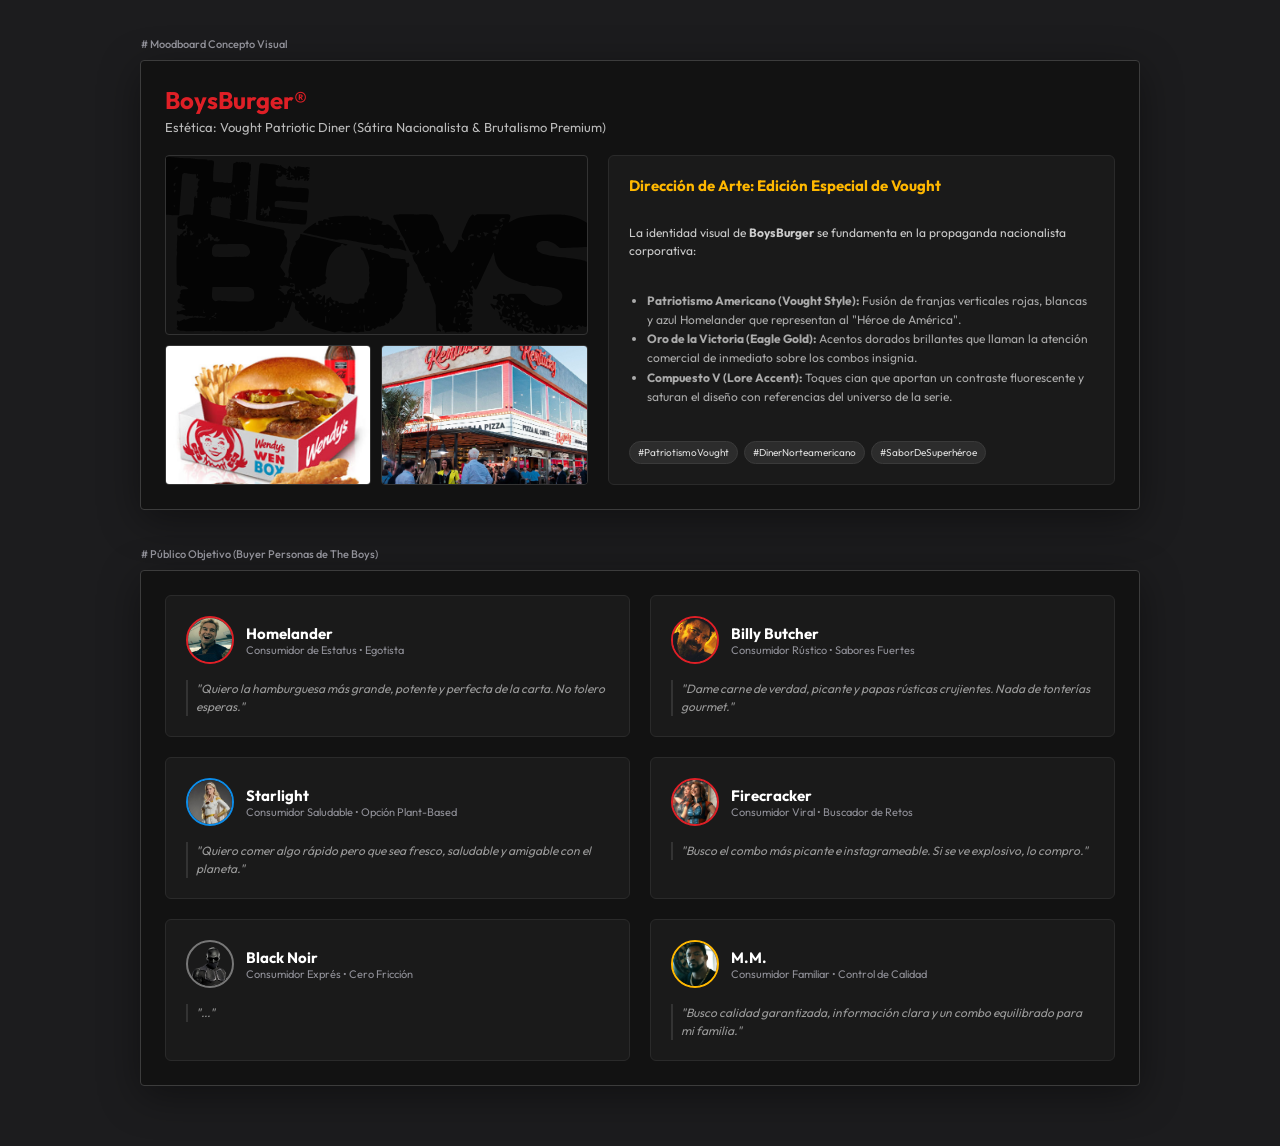
==== commit 853e9958: "feat(content): highlight hero section, Combo Patria featured state, and update design swatches" ====
--- a/investigacion.html
+++ b/investigacion.html
@@ -38,10 +38,10 @@
       <div class="moodboard-container">
         <div class="moodboard-header">
           <h3>BoysBurger®</h3>
-          <p class="concept-tagline">Estética: Vibrante, Enérgica, Moderna y Juvenil</p>
+          <p class="concept-tagline">Estética: Vought Patriotic Diner (Sátira Nacionalista & Brutalismo Premium)</p>
         </div>
         
-        <div class="moodboard-grid-custom">
+        <div class="colors-grid" style="grid-template-columns: 1fr 1.2fr; gap: 20px; width: 100%;">
           <div class="moodboard-images-collage">
             <div class="collage-img-wrap span-2">
               <img src="theboys_img.svg" alt="The Boys Logo" class="collage-img">
@@ -55,17 +55,17 @@
           </div>
           
           <div class="moodboard-details">
-            <h4>Dirección de Arte de Comida Rápida</h4>
-            <p>La propuesta artística de <strong>BoysBurger</strong> se sostiene sobre pilares de alto impacto visual:</p>
+            <h4>Dirección de Arte: Edición Especial de Vought</h4>
+            <p>La identidad visual de <strong>BoysBurger</strong> se fundamenta en la propaganda nacionalista corporativa:</p>
             <ul>
-              <li><strong>Fuego & Velocidad:</strong> Tonos de rojo pasión que aceleran el pulso y estimulan la sensación de apetito inmediato.</li>
-              <li><strong>Juventud & Diversión:</strong> Acentos amarillos brillantes que recuerdan a la mostaza, el queso derretido y la calidez del servicio rápido.</li>
-              <li><strong>Brutalismo Moderno:</strong> Fondos oscuros de carbón y tipografías enérgicas que le dan un aspecto premium a la comida rápida.</li>
+              <li><strong>Patriotismo Americano (Vought Style):</strong> Fusión de franjas verticales rojas, blancas y azul Homelander que representan al "Héroe de América".</li>
+              <li><strong>Oro de la Victoria (Eagle Gold):</strong> Acentos dorados brillantes que llaman la atención comercial de inmediato sobre los combos insignia.</li>
+              <li><strong>Compuesto V (Lore Accent):</strong> Toques cian que aportan un contraste fluorescente y saturan el diseño con referencias del universo de la serie.</li>
             </ul>
             <div class="aesthetic-chips">
-              <span class="chip">#ComidaRápidaVibrante</span>
-              <span class="chip">#BrandingDeImpacto</span>
-              <span class="chip">#ApetitoVisual</span>
+              <span class="chip">#PatriotismoVought</span>
+              <span class="chip">#DinerNorteamericano</span>
+              <span class="chip">#SaborDeSuperhéroe</span>
             </div>
           </div>
         </div>
--- a/styles.css
+++ b/styles.css
@@ -3,34 +3,50 @@
    ========================================================================== */
 :root {
   /* Figma Interface Design System Colors */
-  --figma-bg: #2c2c2c;
-  --figma-sidebar: #1e1e1e;
-  --figma-panel-header: #2c2c2c;
-  --figma-border: #333333;
+  --figma-bg: #1c1c1e;
+  --figma-sidebar: #121214;
+  --figma-panel-header: #1c1c1e;
+  --figma-border: #28282c;
   --figma-text-primary: #e3e3e3;
-  --figma-text-secondary: #969696;
+  --figma-text-secondary: #909098;
   --figma-accent: #0c8ce9;
-  --figma-accent-light: rgba(12, 140, 233, 0.1);
-  --figma-grid-color: rgba(255, 255, 255, 0.03);
-
-  /* BoysBurger Brand Design System Colors (Cálida y Enérgica) */
-  --brand-red: #d12630;         /* Estimula apetito y energía (Wendy's Red) */
-  --brand-red-hover: #b01d25;
-  --brand-yellow: #ffc72c;      /* Acento de diversión, juventud y rapidez */
-  --brand-yellow-hover: #e0ad20;
-  --brand-charcoal: #121212;    /* Aporta sofisticación, modernidad y contraste */
-  --brand-gray-dark: #1a1a1a;
-  --brand-gray-light: #f5f5f5;
+  --figma-accent-light: rgba(12, 140, 233, 0.15);
+  --figma-grid-color: rgba(255, 255, 255, 0.02);
+
+  /* BoysBurger Brand Design System Colors (Homelander / Vought Patriotic Theme) */
+  --brand-blue: #0b2240;         /* Deep Navy Blue (Homelander suit base) */
+  --brand-blue-hover: #07172c;
+  --brand-blue-light: #163660;
+  --brand-red: #df1f26;          /* Vivid Crimson Red (Vought cape red) */
+  --brand-red-hover: #b9151b;
+  --brand-gold: #ffb800;         /* Electric Golden Yellow (Homelander gold) */
+  --brand-gold-hover: #e09e00;
+  --brand-charcoal: #080d16;     /* Deep navy-charcoal background */
+  --brand-gray-dark: #0f1826;    /* Dark theme secondary surfaces */
+  --brand-gray-light: #f8f9fa;
   --brand-white: #ffffff;
-  --brand-border: #2c2c2c;
-  --brand-border-muted: rgba(255, 255, 255, 0.1);
+  --brand-border: rgba(255, 255, 255, 0.08);
+  --brand-border-muted: rgba(255, 255, 255, 0.05);
+  
+  /* Compound V accent for special lore badges */
+  --brand-cyan: #00f0ff;
+
+  /* Backward Compatibility Aliases */
+  --brand-yellow: var(--brand-gold);
+  --brand-yellow-hover: var(--brand-gold-hover);
+
+  /* Retro Diner Stripe Patterns */
+  --stripe-pattern: repeating-linear-gradient(45deg, var(--brand-red) 0px, var(--brand-red) 10px, var(--brand-white) 10px, var(--brand-white) 20px);
+  --stripe-pattern-subtle: repeating-linear-gradient(45deg, rgba(223, 31, 38, 0.1) 0px, rgba(223, 31, 38, 0.1) 8px, transparent 8px, transparent 16px);
+  --stripe-vertical: repeating-linear-gradient(90deg, rgba(223, 31, 38, 0.15) 0px, rgba(223, 31, 38, 0.15) 4px, transparent 4px, transparent 12px);
 
   /* Typography Fonts */
   --font-sans: 'Outfit', -apple-system, BlinkMacSystemFont, "Segoe UI", Roboto, sans-serif;
-  --font-heading: 'Outfit', sans-serif; /* Usaremos pesos extra-bold para simular Lilita/impacto */
+  --font-heading: 'Outfit', sans-serif;
   
   /* Transitions */
-  --transition-smooth: all 0.3s cubic-bezier(0.4, 0, 0.2, 1);
+  --transition-smooth: all 0.3s cubic-bezier(0.25, 0.8, 0.25, 1);
+  --transition-fast: all 0.15s cubic-bezier(0.25, 0.8, 0.25, 1);
 }
 
 * {
@@ -78,7 +94,9 @@
 /* 1. TOP TOOLBAR */
 #figma-topbar {
   height: 48px;
-  background-color: var(--figma-sidebar);
+  background-color: rgba(18, 18, 20, 0.75);
+  backdrop-filter: blur(12px) saturate(180%);
+  -webkit-backdrop-filter: blur(12px) saturate(180%);
   border-bottom: 1px solid var(--figma-border);
   display: flex;
   justify-content: space-between;
@@ -203,7 +221,9 @@
 /* 3. LEFT PAGES & LAYERS PANEL */
 #figma-leftpanel {
   width: 240px;
-  background-color: var(--figma-sidebar);
+  background-color: rgba(18, 18, 20, 0.7);
+  backdrop-filter: blur(12px) saturate(180%);
+  -webkit-backdrop-filter: blur(12px) saturate(180%);
   border-right: 1px solid var(--figma-border);
   display: flex;
   flex-direction: column;
@@ -375,6 +395,8 @@
 
 .canvas-page {
   display: none;
+  opacity: 0;
+  transform: translateY(15px);
   flex-direction: column;
   gap: 80px;
   align-items: flex-start;
@@ -382,6 +404,18 @@
 
 .canvas-page.active {
   display: flex;
+  animation: pageFadeIn 0.4s cubic-bezier(0.25, 0.8, 0.25, 1) forwards;
+}
+
+@keyframes pageFadeIn {
+  from {
+    opacity: 0;
+    transform: translateY(12px);
+  }
+  to {
+    opacity: 1;
+    transform: translateY(0);
+  }
 }
 
 /* 5. FIGMA CANVAS FRAMES */
@@ -440,7 +474,9 @@
 /* 6. RIGHT PROPERTIES SIDEBAR */
 #figma-rightpanel {
   width: 240px;
-  background-color: var(--figma-sidebar);
+  background-color: rgba(18, 18, 20, 0.7);
+  backdrop-filter: blur(12px) saturate(180%);
+  -webkit-backdrop-filter: blur(12px) saturate(180%);
   border-left: 1px solid var(--figma-border);
   display: flex;
   flex-direction: column;
@@ -931,76 +967,139 @@
   position: sticky;
   top: 0;
   width: 100%;
-  background-color: rgba(18, 18, 18, 0.95);
-  backdrop-filter: blur(10px);
-  border-bottom: 1px solid var(--brand-border-muted);
+  background-color: rgba(8, 13, 22, 0.85);
+  backdrop-filter: blur(12px) saturate(180%);
+  -webkit-backdrop-filter: blur(12px) saturate(180%);
+  border-bottom: 1px solid rgba(255, 255, 255, 0.08);
   z-index: 100;
   transition: var(--transition-smooth);
+}
+
+/* Beautiful Patriotic Ribbon at top of Header */
+.restaurant-header::before {
+  content: '';
+  position: absolute;
+  top: 0;
+  left: 0;
+  right: 0;
+  height: 4px;
+  background: repeating-linear-gradient(90deg, 
+    var(--brand-red) 0px, var(--brand-red) 16px, 
+    var(--brand-white) 16px, var(--brand-white) 32px, 
+    var(--brand-blue-light) 32px, var(--brand-blue-light) 48px,
+    var(--brand-white) 48px, var(--brand-white) 64px
+  );
+  z-index: 101;
 }
 
 .header-container {
   max-width: 950px;
   margin: 0 auto;
-  padding: 14px 20px;
+  padding: 16px 20px 12px 20px;
   display: flex;
   justify-content: space-between;
   align-items: center;
 }
 
 .restaurant-logo {
-  font-size: 20px;
+  font-size: 22px;
   font-weight: 900;
+  letter-spacing: -0.03em;
+  text-transform: uppercase;
+  color: var(--brand-white);
+  display: flex;
+  align-items: center;
+  gap: 6px;
+}
+
+.logo-accent {
   color: var(--brand-red);
-  letter-spacing: -0.5px;
-  display: flex;
-  align-items: center;
-  gap: 8px;
-}
-
-.logo-accent {
-  color: var(--brand-yellow);
+  background: linear-gradient(135deg, var(--brand-red) 30%, var(--brand-gold) 100%);
+  -webkit-background-clip: text;
+  -webkit-text-fill-color: transparent;
+  font-style: italic;
 }
 
 .restaurant-nav ul {
   list-style: none;
   display: flex;
-  gap: 20px;
+  gap: 24px;
 }
 
 .nav-link {
   font-size: 12px;
-  font-weight: 600;
-  text-transform: uppercase;
-  letter-spacing: 0.5px;
-  color: #bbb;
-  transition: var(--transition-smooth);
-}
-
-.nav-link:hover {
-  color: var(--brand-yellow);
-}
-
-.header-cta-btn {
-  background-color: var(--brand-red);
-  color: white;
-  font-size: 11px;
   font-weight: 700;
   text-transform: uppercase;
-  padding: 8px 16px;
-  border-radius: 4px;
-  transition: var(--transition-smooth);
+  letter-spacing: 0.05em;
+  color: rgba(255, 255, 255, 0.7);
+  transition: var(--transition-fast);
+  padding: 4px 0;
+  position: relative;
+}
+
+.nav-link::after {
+  content: '';
+  position: absolute;
+  bottom: 0;
+  left: 0;
+  width: 0;
+  height: 2px;
+  background-color: var(--brand-gold);
+  transition: var(--transition-fast);
+}
+
+.nav-link:hover {
+  color: var(--brand-gold);
+}
+
+.nav-link:hover::after {
+  width: 100%;
+}
+
+.header-cta-btn {
+  background: linear-gradient(135deg, var(--brand-red) 0%, #b90e17 100%);
+  color: white;
+  font-size: 11px;
+  font-weight: 800;
+  text-transform: uppercase;
+  letter-spacing: 0.05em;
+  padding: 8px 18px;
+  border-radius: 6px;
+  box-shadow: 0 4px 10px rgba(223, 31, 38, 0.25);
+  transition: var(--transition-fast);
 }
 
 .header-cta-btn:hover {
-  background-color: var(--brand-red-hover);
-  box-shadow: 0 4px 10px rgba(209, 38, 48, 0.3);
+  transform: translateY(-1px);
+  box-shadow: 0 6px 14px rgba(223, 31, 38, 0.4);
+  background: linear-gradient(135deg, #ff2e3b 0%, #b90e17 100%);
+}
+
+.header-cta-btn:active {
+  transform: scale(0.96);
 }
 
 /* 2. HERO SECTION */
 .hero-section {
-  padding: 60px 0;
-  border-bottom: 1px solid var(--brand-border-muted);
+  padding: 90px 0;
+  background: radial-gradient(circle at 80% 50%, rgba(223, 31, 38, 0.12) 0%, rgba(11, 34, 64, 0.05) 50%, transparent 100%), 
+              linear-gradient(180deg, var(--brand-charcoal) 0%, #05080e 100%);
   position: relative;
+  overflow: hidden;
+  border-bottom: 1px solid var(--brand-border);
+}
+
+/* Subtle patriotic diner vertical stripe texture in background */
+.hero-section::before {
+  content: '';
+  position: absolute;
+  top: 0;
+  left: 0;
+  right: 0;
+  bottom: 0;
+  background-image: var(--stripe-vertical);
+  opacity: 0.1;
+  pointer-events: none;
 }
 
 .hero-container {
@@ -1009,7 +1108,9 @@
   padding: 0 20px;
   display: flex;
   align-items: center;
-  gap: 40px;
+  gap: 50px;
+  position: relative;
+  z-index: 2;
 }
 
 .hero-text-content {
@@ -1018,68 +1119,102 @@
 
 .hero-tagline {
   font-size: 11px;
-  font-weight: 700;
+  font-weight: 800;
   text-transform: uppercase;
-  color: var(--brand-yellow);
-  letter-spacing: 1.5px;
+  color: var(--brand-gold);
+  letter-spacing: 2px;
   display: inline-block;
-  margin-bottom: 8px;
+  margin-bottom: 12px;
+  background-color: rgba(255, 184, 0, 0.08);
+  padding: 4px 10px;
+  border-radius: 4px;
+  border: 1px solid rgba(255, 184, 0, 0.15);
 }
 
 .hero-title {
-  font-size: 38px;
+  font-size: 46px;
   font-weight: 900;
-  line-height: 1.1;
+  line-height: 1.05;
+  letter-spacing: -0.03em;
   color: var(--brand-white);
-  margin-bottom: 16px;
+  margin-bottom: 20px;
+  text-transform: uppercase;
+}
+
+.hero-title span.highlight-red {
+  color: var(--brand-red);
+  background: linear-gradient(135deg, #ff2e3b 0%, #b90e17 100%);
+  -webkit-background-clip: text;
+  -webkit-text-fill-color: transparent;
+}
+
+.hero-title span.highlight-gold {
+  color: var(--brand-gold);
+  text-shadow: 0 0 15px rgba(255, 184, 0, 0.25);
 }
 
 .hero-description {
-  font-size: 13px;
-  color: #ccc;
-  margin-bottom: 24px;
+  font-size: 14px;
+  color: #a0aec0;
+  margin-bottom: 28px;
   line-height: 1.6;
 }
 
 .hero-actions {
   display: flex;
-  gap: 12px;
+  gap: 16px;
 }
 
 .btn-primary {
-  background-color: var(--brand-red);
+  background: linear-gradient(135deg, #ff2e3b 0%, #b90e17 100%);
   color: white;
   font-size: 12px;
-  font-weight: 700;
+  font-weight: 800;
   text-transform: uppercase;
-  padding: 12px 24px;
-  border-radius: 4px;
+  letter-spacing: 0.05em;
+  padding: 14px 28px;
+  border-radius: 6px;
   border: none;
   cursor: pointer;
-  transition: var(--transition-smooth);
+  box-shadow: 0 4px 12px rgba(223, 31, 38, 0.25);
+  transition: var(--transition-fast);
+  display: inline-flex;
+  align-items: center;
+  justify-content: center;
 }
 
 .btn-primary:hover {
-  background-color: var(--brand-red-hover);
-  box-shadow: 0 4px 12px rgba(209, 38, 48, 0.4);
+  transform: translateY(-2px);
+  box-shadow: 0 6px 16px rgba(223, 31, 38, 0.4), 0 0 10px rgba(255, 46, 59, 0.2);
+  background: linear-gradient(135deg, #ff4753 0%, #b90e17 100%);
+}
+
+.btn-primary:active {
+  transform: translateY(0) scale(0.96);
 }
 
 .btn-secondary {
-  background-color: transparent;
+  background-color: rgba(255, 255, 255, 0.02);
   color: var(--brand-white);
   font-size: 12px;
-  font-weight: 700;
+  font-weight: 800;
   text-transform: uppercase;
-  padding: 11px 24px;
-  border-radius: 4px;
-  border: 1px solid #444;
+  letter-spacing: 0.05em;
+  padding: 13px 28px;
+  border-radius: 6px;
+  border: 1px solid rgba(255, 255, 255, 0.15);
   cursor: pointer;
-  transition: var(--transition-smooth);
+  transition: var(--transition-fast);
 }
 
 .btn-secondary:hover {
-  background-color: rgba(255, 255, 255, 0.05);
-  border-color: #666;
+  background-color: rgba(255, 255, 255, 0.08);
+  border-color: rgba(255, 255, 255, 0.3);
+  transform: translateY(-2px);
+}
+
+.btn-secondary:active {
+  transform: translateY(0) scale(0.96);
 }
 
 .hero-image-wrap {
@@ -1145,60 +1280,86 @@
 .menu-filters {
   display: flex;
   justify-content: center;
-  gap: 8px;
-  margin-bottom: 30px;
+  gap: 10px;
+  margin-bottom: 35px;
 }
 
 .filter-btn {
-  background-color: #1a1a1a;
-  border: 1px solid #2a2a2a;
-  color: #bbb;
-  padding: 6px 16px;
+  background-color: var(--brand-gray-dark);
+  border: 1px solid rgba(255, 255, 255, 0.1);
+  color: rgba(255, 255, 255, 0.7);
+  padding: 8px 18px;
   border-radius: 20px;
   font-size: 11px;
-  font-weight: 600;
+  font-weight: 700;
   cursor: pointer;
-  transition: var(--transition-smooth);
+  transition: var(--transition-fast);
+  text-transform: uppercase;
+  letter-spacing: 0.05em;
 }
 
 .filter-btn:hover {
-  border-color: #444;
+  border-color: var(--brand-gold);
   color: var(--brand-white);
+  transform: translateY(-1px);
+}
+
+.filter-btn:active {
+  transform: scale(0.95);
 }
 
 .filter-btn.active {
-  background-color: var(--brand-yellow);
-  border-color: var(--brand-yellow);
-  color: var(--brand-charcoal);
-  font-weight: 700;
+  background-color: var(--brand-gold);
+  border-color: var(--brand-gold);
+  color: #05080e;
+  font-weight: 800;
+  box-shadow: 0 4px 10px rgba(255, 184, 0, 0.25);
 }
 
 /* Menu Grid */
 .menu-grid {
   display: grid;
   grid-template-columns: repeat(auto-fill, minmax(280px, 1fr));
-  gap: 20px;
+  gap: 24px;
 }
 
 .menu-card {
-  background-color: #181818;
-  border: 1px solid var(--brand-border-muted);
-  border-radius: 6px;
+  background-color: #0b1523;
+  border: 1px solid rgba(255, 255, 255, 0.06);
+  border-radius: 8px;
   overflow: hidden;
   transition: var(--transition-smooth);
   display: flex;
   flex-direction: column;
+  position: relative;
 }
 
 .menu-card:hover {
-  transform: translateY(-4px);
-  border-color: rgba(255, 199, 44, 0.3);
-  box-shadow: 0 8px 24px rgba(0, 0, 0, 0.4);
+  transform: translateY(-6px);
+  border-color: var(--brand-gold);
+  box-shadow: 0 12px 30px rgba(223, 31, 38, 0.15), 0 0 15px rgba(255, 184, 0, 0.05);
+}
+
+/* Highlight the Homeland combo card uniquely */
+.menu-card[data-featured="true"] {
+  border: 1px dashed var(--brand-gold);
+  background: linear-gradient(180deg, #0d1e34 0%, #0b1523 100%);
+}
+
+.menu-card[data-featured="true"]::before {
+  content: '';
+  position: absolute;
+  top: 0;
+  left: 0;
+  right: 0;
+  height: 3px;
+  background: var(--stripe-pattern);
+  z-index: 2;
 }
 
 .menu-card-img-wrap {
   width: 100%;
-  height: 160px;
+  height: 165px;
   overflow: hidden;
   position: relative;
 }
@@ -1207,7 +1368,7 @@
   width: 100%;
   height: 100%;
   object-fit: cover;
-  transition: transform 0.5s ease;
+  transition: transform 0.5s cubic-bezier(0.25, 0.8, 0.25, 1);
 }
 
 .menu-card:hover .menu-card-img {
@@ -1216,32 +1377,50 @@
 
 .dish-category {
   position: absolute;
-  top: 10px;
-  left: 10px;
+  top: 12px;
+  left: 12px;
   font-size: 9px;
-  font-weight: 700;
+  font-weight: 800;
   text-transform: uppercase;
   background-color: var(--brand-red);
   color: white;
-  padding: 3px 8px;
-  border-radius: 3px;
+  padding: 4px 8px;
+  border-radius: 4px;
+  letter-spacing: 0.05em;
+  z-index: 2;
+  box-shadow: 0 2px 6px rgba(0, 0, 0, 0.3);
 }
 
 .dish-badge {
   position: absolute;
-  top: 10px;
-  right: 10px;
+  top: 12px;
+  right: 12px;
   font-size: 9px;
-  font-weight: 700;
+  font-weight: 800;
   text-transform: uppercase;
-  background-color: var(--brand-yellow);
-  color: var(--brand-charcoal);
-  padding: 3px 8px;
-  border-radius: 3px;
+  background-color: var(--brand-gold);
+  color: #05080e;
+  padding: 4px 8px;
+  border-radius: 4px;
+  letter-spacing: 0.05em;
+  z-index: 2;
+  box-shadow: 0 2px 6px rgba(0, 0, 0, 0.3);
+}
+
+/* Custom styles for Compound V and Special theme badges */
+.dish-badge.badge-spicy {
+  background-color: var(--brand-red);
+  color: white;
+}
+
+.dish-badge.badge-veggie {
+  background-color: var(--brand-cyan);
+  color: #05080e;
+  text-shadow: 0 0 5px rgba(0, 240, 255, 0.3);
 }
 
 .menu-card-info {
-  padding: 16px;
+  padding: 20px;
   display: flex;
   flex-direction: column;
   flex: 1;
@@ -1251,27 +1430,29 @@
   display: flex;
   justify-content: space-between;
   align-items: flex-start;
-  margin-bottom: 8px;
+  margin-bottom: 10px;
+  gap: 8px;
 }
 
 .dish-title {
-  font-size: 15px;
+  font-size: 16px;
   font-weight: 800;
   color: var(--brand-white);
-  line-height: 1.2;
+  line-height: 1.25;
 }
 
 .dish-price {
-  font-size: 15px;
-  font-weight: 700;
-  color: var(--brand-yellow);
+  font-size: 16px;
+  font-weight: 800;
+  color: var(--brand-gold);
+  text-shadow: 0 0 10px rgba(255, 184, 0, 0.2);
 }
 
 .dish-description {
-  font-size: 11px;
-  color: #aaa;
-  line-height: 1.5;
-  margin-bottom: 16px;
+  font-size: 12px;
+  color: #a0aec0;
+  line-height: 1.55;
+  margin-bottom: 0;
   flex: 1;
 }
 
@@ -1506,36 +1687,45 @@
 }
 
 .form-group input:focus, .form-group select:focus, .form-group textarea:focus {
-  border-color: var(--brand-red);
-  background-color: #202020;
+  border-color: var(--brand-gold);
+  background-color: var(--brand-blue-hover);
+  box-shadow: 0 0 8px rgba(255, 184, 0, 0.15);
+  outline: none;
 }
 
 .error-msg {
-  font-size: 9px;
-  color: #ff3b30;
-  margin-top: 2px;
+  font-size: 10px;
+  color: #ff4d4d;
+  margin-top: 4px;
   display: none;
+  font-weight: 500;
 }
 
 .btn-form-submit {
   width: 100%;
-  background-color: var(--brand-yellow);
-  color: var(--brand-charcoal);
+  background: linear-gradient(135deg, var(--brand-gold) 0%, #d49500 100%);
+  color: #05080e;
   font-weight: 800;
   text-transform: uppercase;
-  padding: 10px 0;
+  padding: 12px 0;
   border: none;
-  border-radius: 4px;
+  border-radius: 6px;
   cursor: pointer;
-  transition: var(--transition-smooth);
-  font-size: 11px;
-  letter-spacing: 0.5px;
+  transition: var(--transition-fast);
+  font-size: 11px;
+  letter-spacing: 0.05em;
   margin-top: 8px;
+  box-shadow: 0 4px 12px rgba(255, 184, 0, 0.2);
 }
 
 .btn-form-submit:hover {
-  background-color: var(--brand-yellow-hover);
-  box-shadow: 0 4px 12px rgba(255, 199, 44, 0.2);
+  background: linear-gradient(135deg, #ffc425 0%, var(--brand-gold) 100%);
+  box-shadow: 0 6px 16px rgba(255, 184, 0, 0.35), 0 0 10px rgba(255, 184, 0, 0.15);
+  transform: translateY(-2px);
+}
+
+.btn-form-submit:active {
+  transform: translateY(0) scale(0.97);
 }
 
 /* Form Success Modal overlay */
@@ -1545,8 +1735,8 @@
   left: 0;
   width: 100%;
   height: 100%;
-  background-color: rgba(18, 18, 18, 0.95);
-  backdrop-filter: blur(8px);
+  background-color: rgba(5, 8, 14, 0.96);
+  backdrop-filter: blur(12px);
   display: flex;
   align-items: center;
   justify-content: center;
@@ -1563,84 +1753,118 @@
 }
 
 .success-content {
+  background-color: #0b1523;
+  border: 1px solid var(--brand-border);
+  border-radius: 8px;
+  padding: 24px;
+  width: 100%;
+  max-width: 320px;
+  box-shadow: 0 15px 40px rgba(0, 0, 0, 0.6);
+  display: flex;
+  flex-direction: column;
+  align-items: center;
+  position: relative;
+  overflow: hidden;
+}
+
+/* Add a diagonal red-white-blue stripe accent at the corner of the receipt */
+.success-content::before {
+  content: '';
+  position: absolute;
+  top: 0;
+  right: 0;
+  width: 60px;
+  height: 8px;
+  background: var(--stripe-pattern);
+  transform: rotate(45deg) translate(20px, -15px);
+}
+
+.success-icon {
+  font-size: 38px;
+  color: var(--brand-gold);
+  margin-bottom: 12px;
+  text-shadow: 0 0 15px rgba(255, 184, 0, 0.4);
+}
+
+.success-content h3 {
+  font-size: 18px;
+  font-weight: 900;
+  color: var(--brand-white);
+  text-transform: uppercase;
+  margin-bottom: 6px;
+  letter-spacing: -0.02em;
+}
+
+.success-content p {
+  font-size: 11px;
+  color: #a0aec0;
+  margin-bottom: 16px;
   text-align: center;
-  display: flex;
-  flex-direction: column;
-  align-items: center;
+}
+
+.form-data-preview {
+  background-color: #05080e;
+  border: 1px solid rgba(255, 255, 255, 0.05);
+  border-radius: 6px;
   width: 100%;
-}
-
-.success-icon {
-  font-size: 32px;
-  color: #2e7559;
+  padding: 12px;
+  text-align: left;
+  margin-bottom: 16px;
+  box-shadow: inset 0 2px 8px rgba(0,0,0,0.5);
+}
+
+.form-data-preview h5 {
+  font-size: 10px;
+  font-weight: 700;
+  text-transform: uppercase;
+  color: var(--brand-gold);
   margin-bottom: 8px;
-}
-
-.success-content h3 {
-  font-size: 16px;
-  font-weight: 800;
+  letter-spacing: 0.05em;
+  border-bottom: 1px dashed rgba(255, 255, 255, 0.1);
+  padding-bottom: 4px;
+}
+
+.form-data-preview pre {
+  font-family: 'Courier New', Courier, monospace;
+  font-size: 10px;
+  color: #00f0ff;
+  white-space: pre-wrap;
+  word-break: break-all;
+  line-height: 1.4;
+}
+
+.backend-notice {
+  font-size: 10px;
+  color: #718096;
+  display: flex;
+  align-items: center;
+  gap: 6px;
+  margin-bottom: 16px;
+}
+
+.btn-success-close {
+  background-color: var(--brand-red);
   color: white;
   border: none;
-  margin-bottom: 4px;
-  padding: 0;
-}
-
-.success-content p {
-  font-size: 11px;
-  color: #ccc;
-  margin-bottom: 12px;
-}
-
-.form-data-preview {
-  background-color: #121212;
-  border: 1px solid #222;
-  border-radius: 4px;
+  padding: 10px 20px;
+  border-radius: 6px;
+  font-size: 11px;
+  font-weight: 700;
+  text-transform: uppercase;
+  cursor: pointer;
   width: 100%;
-  padding: 10px;
-  text-align: left;
-  margin-bottom: 12px;
-}
-
-.form-data-preview h5 {
-  font-size: 9px;
-  text-transform: uppercase;
-  color: var(--figma-text-secondary);
-  margin-bottom: 6px;
-  letter-spacing: 0.5px;
-}
-
-.form-data-preview pre {
-  font-family: monospace;
-  font-size: 9px;
-  color: #a259ff;
-  white-space: pre-wrap;
-  word-break: break-all;
-}
-
-.backend-notice {
-  font-size: 9px;
-  color: #bbb;
-  display: flex;
-  align-items: center;
-  gap: 4px;
-  margin-bottom: 12px;
-}
-
-.btn-success-close {
-  background-color: transparent;
-  color: #ddd;
-  border: 1px solid #444;
-  padding: 6px 16px;
-  border-radius: 4px;
-  font-size: 10px;
-  font-weight: 600;
-  cursor: pointer;
-  transition: var(--transition-smooth);
+  transition: var(--transition-fast);
+  box-shadow: 0 4px 12px rgba(223, 31, 38, 0.2);
 }
 
 .btn-success-close:hover {
-  background-color: rgba(255, 255, 255, 0.05);
-  color: white;
+  background-color: var(--brand-red-hover);
+  box-shadow: 0 6px 16px rgba(223, 31, 38, 0.35);
+  transform: scale(1.02);
+}
+
+.btn-success-close:active {
+  transform: scale(0.98);
 }
 
 /* 6. FOOTER */
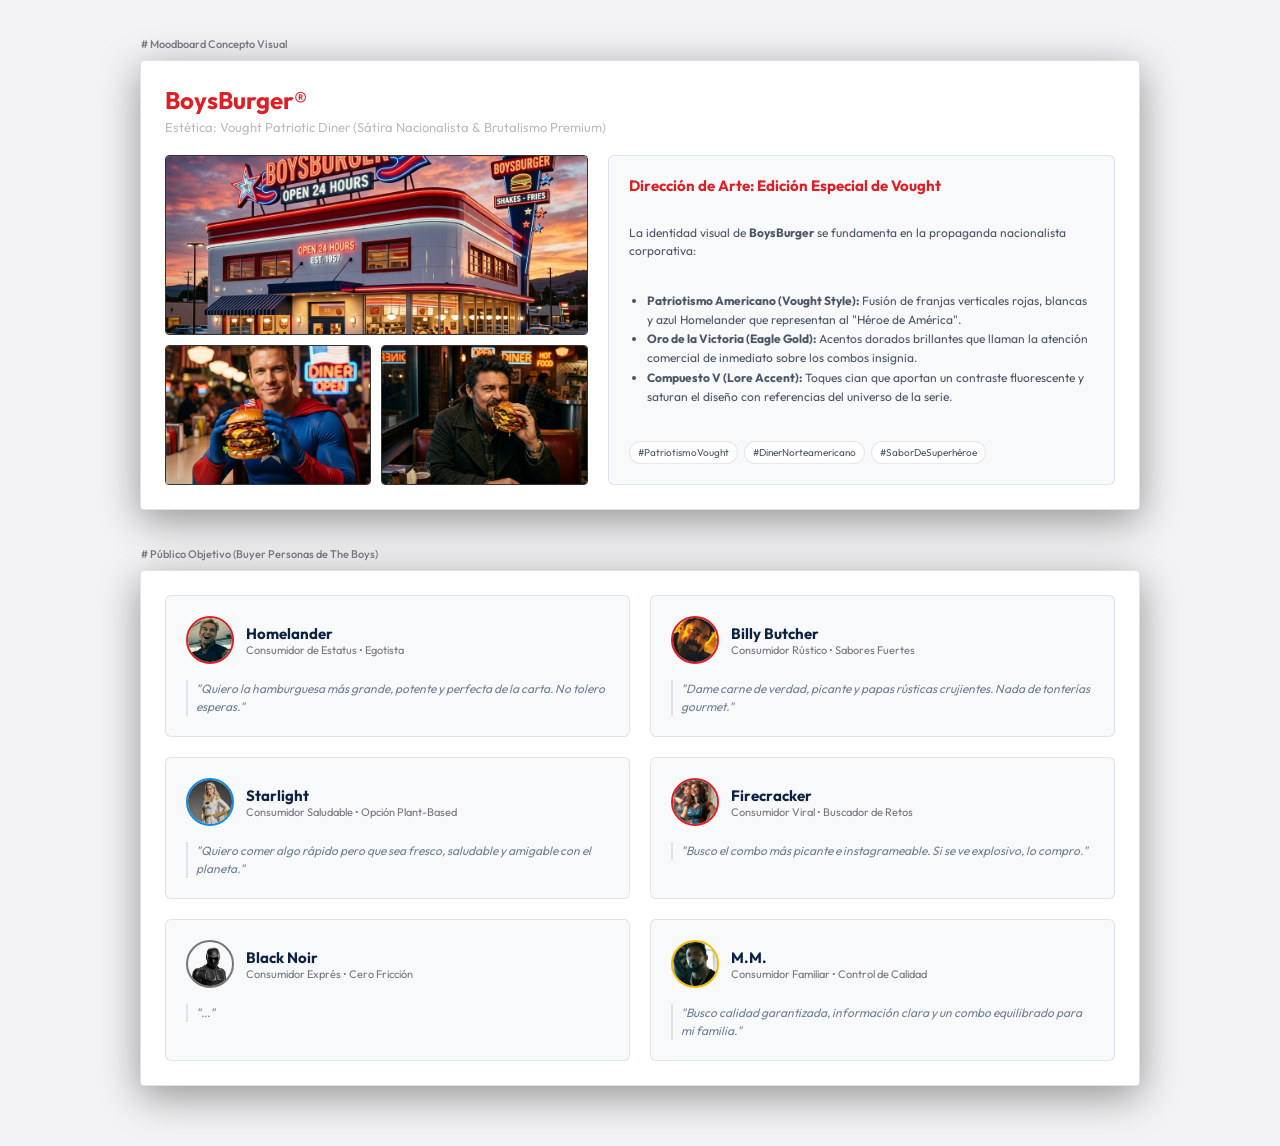
==== commit d81675ee: "feat(theme): transition landing page and design system to light theme and replace placeholder assets" ====
--- a/investigacion.html
+++ b/investigacion.html
@@ -44,13 +44,13 @@
         <div class="colors-grid" style="grid-template-columns: 1fr 1.2fr; gap: 20px; width: 100%;">
           <div class="moodboard-images-collage">
             <div class="collage-img-wrap span-2">
-              <img src="theboys_img.svg" alt="The Boys Logo" class="collage-img">
+              <img src="vought_diner.png" alt="BoysBurger Vought Diner" class="collage-img">
             </div>
             <div class="collage-img-wrap">
-              <img src="wendys_img.jpeg" alt="Wendy's Inspiración" class="collage-img">
+              <img src="homelander_combo.png" alt="Homelander Combo" class="collage-img">
             </div>
             <div class="collage-img-wrap">
-              <img src="kentuckys_img.jpg" alt="KFC Inspiración" class="collage-img">
+              <img src="butcher_combo.png" alt="Butcher Combo" class="collage-img">
             </div>
           </div>
           
--- a/styles.css
+++ b/styles.css
@@ -2,18 +2,18 @@
    CSS VARIABLE DEFINITIONS & ROOT STYLING
    ========================================================================== */
 :root {
-  /* Figma Interface Design System Colors */
-  --figma-bg: #1c1c1e;
-  --figma-sidebar: #121214;
-  --figma-panel-header: #1c1c1e;
-  --figma-border: #28282c;
-  --figma-text-primary: #e3e3e3;
-  --figma-text-secondary: #909098;
+  /* Figma Interface Design System Colors (Figma UI3 style) */
+  --figma-bg: #f3f3f5;
+  --figma-sidebar: #ffffff;
+  --figma-panel-header: #ffffff;
+  --figma-border: #e2e2e6;
+  --figma-text-primary: #1e1e1f;
+  --figma-text-secondary: #75757a;
   --figma-accent: #0c8ce9;
-  --figma-accent-light: rgba(12, 140, 233, 0.15);
-  --figma-grid-color: rgba(255, 255, 255, 0.02);
-
-  /* BoysBurger Brand Design System Colors (Homelander / Vought Patriotic Theme) */
+  --figma-accent-light: rgba(12, 140, 233, 0.08);
+  --figma-grid-color: rgba(0, 0, 0, 0.03);
+
+  /* BoysBurger Brand Design System Colors (Homelander / Vought Patriotic Theme - LIGHT MODE) */
   --brand-blue: #0b2240;         /* Deep Navy Blue (Homelander suit base) */
   --brand-blue-hover: #07172c;
   --brand-blue-light: #163660;
@@ -21,24 +21,32 @@
   --brand-red-hover: #b9151b;
   --brand-gold: #ffb800;         /* Electric Golden Yellow (Homelander gold) */
   --brand-gold-hover: #e09e00;
-  --brand-charcoal: #080d16;     /* Deep navy-charcoal background */
-  --brand-gray-dark: #0f1826;    /* Dark theme secondary surfaces */
-  --brand-gray-light: #f8f9fa;
+  --brand-charcoal: #0b2240;     /* Primary text color (Navy instead of charcoal) */
+  --brand-gray-dark: #f8f9fa;    /* Light theme secondary surfaces */
+  --brand-gray-light: #ffffff;
   --brand-white: #ffffff;
-  --brand-border: rgba(255, 255, 255, 0.08);
-  --brand-border-muted: rgba(255, 255, 255, 0.05);
+  --brand-border: rgba(11, 34, 64, 0.1);
+  --brand-border-muted: rgba(11, 34, 64, 0.05);
   
   /* Compound V accent for special lore badges */
-  --brand-cyan: #00f0ff;
+  --brand-cyan: #00a3ff;         /* Refined cyan for light theme contrast */
 
   /* Backward Compatibility Aliases */
   --brand-yellow: var(--brand-gold);
   --brand-yellow-hover: var(--brand-gold-hover);
 
-  /* Retro Diner Stripe Patterns */
+  /* Retro Diner Stripe Patterns (Light Flag Theme) */
   --stripe-pattern: repeating-linear-gradient(45deg, var(--brand-red) 0px, var(--brand-red) 10px, var(--brand-white) 10px, var(--brand-white) 20px);
-  --stripe-pattern-subtle: repeating-linear-gradient(45deg, rgba(223, 31, 38, 0.1) 0px, rgba(223, 31, 38, 0.1) 8px, transparent 8px, transparent 16px);
-  --stripe-vertical: repeating-linear-gradient(90deg, rgba(223, 31, 38, 0.15) 0px, rgba(223, 31, 38, 0.15) 4px, transparent 4px, transparent 12px);
+  --stripe-pattern-subtle: repeating-linear-gradient(45deg, rgba(223, 31, 38, 0.06) 0px, rgba(223, 31, 38, 0.06) 8px, transparent 8px, transparent 16px);
+  --stripe-vertical: repeating-linear-gradient(90deg, rgba(223, 31, 38, 0.04) 0px, rgba(223, 31, 38, 0.04) 6px, transparent 6px, transparent 18px);
+  
+  /* General US Flag Light Stripe background */
+  --flag-bg-stripes: repeating-linear-gradient(90deg, 
+    #f2f5fa 0px, #f2f5fa 12px, 
+    #ffffff 12px, #ffffff 24px, 
+    #fdf1f2 24px, #fdf1f2 36px, 
+    #ffffff 36px, #ffffff 48px
+  );
 
   /* Typography Fonts */
   --font-sans: 'Outfit', -apple-system, BlinkMacSystemFont, "Segoe UI", Roboto, sans-serif;
@@ -420,11 +428,11 @@
 
 /* 5. FIGMA CANVAS FRAMES */
 .figma-frame {
-  background-color: #121212;
-  border: 1px solid #3c3c3c;
+  background-color: #ffffff;
+  border: 1px solid var(--figma-border);
   border-radius: 4px;
   position: relative;
-  box-shadow: 0 10px 30px rgba(0, 0, 0, 0.25);
+  box-shadow: 0 8px 24px rgba(0, 0, 0, 0.06);
   outline: none;
   transition: border-color 0.2s ease;
 }
@@ -632,8 +640,8 @@
 }
 
 .moodboard-details {
-  background-color: #1a1a1a;
-  border: 1px solid #2a2a2a;
+  background-color: var(--brand-gray-dark);
+  border: 1px solid var(--brand-border);
   border-radius: 6px;
   padding: 20px;
   display: flex;
@@ -643,13 +651,13 @@
 
 .moodboard-details h4 {
   font-size: 15px;
-  color: var(--brand-yellow);
+  color: var(--brand-red);
   margin-bottom: 10px;
 }
 
 .moodboard-details p {
   font-size: 12px;
-  color: #ccc;
+  color: #4a5568;
   line-height: 1.5;
   margin-bottom: 12px;
 }
@@ -657,7 +665,7 @@
 .moodboard-details ul {
   padding-left: 18px;
   font-size: 12px;
-  color: #aaa;
+  color: #4a5568;
   line-height: 1.6;
   margin-bottom: 16px;
 }
@@ -670,11 +678,11 @@
 
 .chip {
   font-size: 10px;
-  background-color: #2c2c2c;
-  color: #ddd;
+  background-color: #ffffff;
+  color: #4a5568;
   padding: 4px 8px;
   border-radius: 12px;
-  border: 1px solid #3a3a3a;
+  border: 1px solid var(--brand-border);
 }
 
 /* Personas Section */
@@ -689,8 +697,8 @@
 }
 
 .persona-card {
-  background-color: #1a1a1a;
-  border: 1px solid #2a2a2a;
+  background-color: var(--brand-gray-dark);
+  border: 1px solid var(--brand-border);
   border-radius: 6px;
   padding: 20px;
   cursor: pointer;
@@ -700,7 +708,7 @@
 .persona-card:hover, .persona-card.active-selected {
   border-color: var(--brand-red);
   transform: translateY(-2px);
-  box-shadow: 0 4px 12px rgba(209, 38, 48, 0.1);
+  box-shadow: 0 4px 12px rgba(209, 38, 48, 0.08);
 }
 
 .persona-header {
@@ -731,7 +739,7 @@
 .persona-title h3 {
   font-size: 15px;
   font-weight: 700;
-  color: var(--brand-white);
+  color: var(--brand-blue);
 }
 
 .persona-subtitle {
@@ -742,17 +750,17 @@
 .persona-body {
   font-size: 12px;
   line-height: 1.5;
-  color: #ccc;
+  color: #4a5568;
   display: flex;
   flex-direction: column;
   gap: 10px;
 }
 
 .persona-desc {
-  border-left: 2px solid #333;
+  border-left: 2px solid var(--brand-border);
   padding-left: 8px;
   font-style: italic;
-  color: #999;
+  color: #718096;
 }
 
 .persona-meta-list {
@@ -772,7 +780,7 @@
 
 .design-system-card h3 {
   font-size: 18px;
-  color: var(--brand-white);
+  color: var(--brand-blue);
   margin-bottom: 4px;
 }
 
@@ -790,8 +798,8 @@
 }
 
 .color-item-wrap {
-  background-color: #1a1a1a;
-  border: 1px solid #2a2a2a;
+  background-color: var(--brand-gray-dark);
+  border: 1px solid var(--brand-border);
   border-radius: 6px;
   padding: 12px;
   display: flex;
@@ -810,7 +818,7 @@
   height: 48px;
   border-radius: 50%;
   margin-bottom: 10px;
-  box-shadow: 0 4px 8px rgba(0,0,0,0.2);
+  box-shadow: 0 4px 8px rgba(0,0,0,0.1);
 }
 
 .color-hex {
@@ -823,7 +831,7 @@
 .color-label {
   font-size: 11px;
   font-weight: 500;
-  color: var(--brand-white);
+  color: var(--brand-blue);
   text-align: center;
 }
 
@@ -835,8 +843,8 @@
 }
 
 .typo-item {
-  background-color: #1a1a1a;
-  border: 1px solid #2a2a2a;
+  background-color: var(--brand-gray-dark);
+  border: 1px solid var(--brand-border);
   border-radius: 6px;
   padding: 16px;
   cursor: pointer;
@@ -849,7 +857,7 @@
 
 .typo-preview {
   margin-bottom: 8px;
-  color: var(--brand-white);
+  color: var(--brand-blue);
 }
 
 .typo-meta {
@@ -869,8 +877,8 @@
   grid-template-columns: 1fr 2fr 2fr;
   align-items: center;
   padding: 12px;
-  background-color: #1a1a1a;
-  border: 1px solid #2a2a2a;
+  background-color: var(--brand-gray-dark);
+  border: 1px solid var(--brand-border);
   border-radius: 4px;
   cursor: pointer;
   transition: var(--transition-smooth);
@@ -892,7 +900,7 @@
 .state-name {
   font-size: 12px;
   font-weight: 600;
-  color: var(--brand-white);
+  color: var(--brand-blue);
 }
 
 .btn-demo {
@@ -948,8 +956,8 @@
 }
 
 .landing-page-root {
-  background-color: var(--brand-charcoal);
-  color: var(--brand-white);
+  background-image: var(--flag-bg-stripes);
+  color: var(--brand-blue);
   font-family: var(--font-sans);
   line-height: 1.6;
   width: 100%;
@@ -967,10 +975,10 @@
   position: sticky;
   top: 0;
   width: 100%;
-  background-color: rgba(8, 13, 22, 0.85);
+  background-color: rgba(255, 255, 255, 0.88);
   backdrop-filter: blur(12px) saturate(180%);
   -webkit-backdrop-filter: blur(12px) saturate(180%);
-  border-bottom: 1px solid rgba(255, 255, 255, 0.08);
+  border-bottom: 1px solid rgba(11, 34, 64, 0.08);
   z-index: 100;
   transition: var(--transition-smooth);
 }
@@ -1006,7 +1014,7 @@
   font-weight: 900;
   letter-spacing: -0.03em;
   text-transform: uppercase;
-  color: var(--brand-white);
+  color: var(--brand-blue);
   display: flex;
   align-items: center;
   gap: 6px;
@@ -1031,7 +1039,7 @@
   font-weight: 700;
   text-transform: uppercase;
   letter-spacing: 0.05em;
-  color: rgba(255, 255, 255, 0.7);
+  color: rgba(11, 34, 64, 0.75);
   transition: var(--transition-fast);
   padding: 4px 0;
   position: relative;
@@ -1082,8 +1090,9 @@
 /* 2. HERO SECTION */
 .hero-section {
   padding: 90px 0;
-  background: radial-gradient(circle at 80% 50%, rgba(223, 31, 38, 0.12) 0%, rgba(11, 34, 64, 0.05) 50%, transparent 100%), 
-              linear-gradient(180deg, var(--brand-charcoal) 0%, #05080e 100%);
+  background-color: rgba(255, 255, 255, 0.94);
+  backdrop-filter: blur(10px);
+  -webkit-backdrop-filter: blur(10px);
   position: relative;
   overflow: hidden;
   border-bottom: 1px solid var(--brand-border);
@@ -1098,7 +1107,7 @@
   right: 0;
   bottom: 0;
   background-image: var(--stripe-vertical);
-  opacity: 0.1;
+  opacity: 0.8;
   pointer-events: none;
 }
 
@@ -1121,14 +1130,14 @@
   font-size: 11px;
   font-weight: 800;
   text-transform: uppercase;
-  color: var(--brand-gold);
+  color: var(--brand-red);
   letter-spacing: 2px;
   display: inline-block;
   margin-bottom: 12px;
-  background-color: rgba(255, 184, 0, 0.08);
+  background-color: rgba(223, 31, 38, 0.06);
   padding: 4px 10px;
   border-radius: 4px;
-  border: 1px solid rgba(255, 184, 0, 0.15);
+  border: 1px solid rgba(223, 31, 38, 0.15);
 }
 
 .hero-title {
@@ -1136,7 +1145,7 @@
   font-weight: 900;
   line-height: 1.05;
   letter-spacing: -0.03em;
-  color: var(--brand-white);
+  color: var(--brand-blue);
   margin-bottom: 20px;
   text-transform: uppercase;
 }
@@ -1150,12 +1159,12 @@
 
 .hero-title span.highlight-gold {
   color: var(--brand-gold);
-  text-shadow: 0 0 15px rgba(255, 184, 0, 0.25);
+  text-shadow: 0 0 10px rgba(255, 184, 0, 0.15);
 }
 
 .hero-description {
   font-size: 14px;
-  color: #a0aec0;
+  color: #4a5568;
   margin-bottom: 28px;
   line-height: 1.6;
 }
@@ -1194,22 +1203,22 @@
 }
 
 .btn-secondary {
-  background-color: rgba(255, 255, 255, 0.02);
-  color: var(--brand-white);
+  background-color: rgba(11, 34, 64, 0.02);
+  color: var(--brand-blue);
   font-size: 12px;
   font-weight: 800;
   text-transform: uppercase;
   letter-spacing: 0.05em;
   padding: 13px 28px;
   border-radius: 6px;
-  border: 1px solid rgba(255, 255, 255, 0.15);
+  border: 1px solid rgba(11, 34, 64, 0.2);
   cursor: pointer;
   transition: var(--transition-fast);
 }
 
 .btn-secondary:hover {
-  background-color: rgba(255, 255, 255, 0.08);
-  border-color: rgba(255, 255, 255, 0.3);
+  background-color: rgba(11, 34, 64, 0.06);
+  border-color: rgba(11, 34, 64, 0.4);
   transform: translateY(-2px);
 }
 
@@ -1234,7 +1243,10 @@
 /* 3. MENU SECTION */
 .menu-section {
   padding: 60px 0;
-  border-bottom: 1px solid var(--brand-border-muted);
+  background-color: rgba(255, 255, 255, 0.94);
+  backdrop-filter: blur(10px);
+  -webkit-backdrop-filter: blur(10px);
+  border-bottom: 1px solid var(--brand-border);
 }
 
 .section-container {
@@ -1250,9 +1262,9 @@
 
 .section-tag {
   font-size: 10px;
-  font-weight: 700;
+  font-weight: 800;
   text-transform: uppercase;
-  color: var(--brand-yellow);
+  color: var(--brand-red);
   letter-spacing: 1.5px;
   margin-bottom: 4px;
   display: inline-block;
@@ -1260,8 +1272,8 @@
 
 .section-title {
   font-size: 26px;
-  font-weight: 800;
-  color: var(--brand-white);
+  font-weight: 900;
+  color: var(--brand-blue);
   margin-bottom: 10px;
 }
 
@@ -1286,8 +1298,8 @@
 
 .filter-btn {
   background-color: var(--brand-gray-dark);
-  border: 1px solid rgba(255, 255, 255, 0.1);
-  color: rgba(255, 255, 255, 0.7);
+  border: 1px solid rgba(11, 34, 64, 0.15);
+  color: var(--brand-blue);
   padding: 8px 18px;
   border-radius: 20px;
   font-size: 11px;
@@ -1299,8 +1311,8 @@
 }
 
 .filter-btn:hover {
-  border-color: var(--brand-gold);
-  color: var(--brand-white);
+  border-color: var(--brand-red);
+  color: var(--brand-red);
   transform: translateY(-1px);
 }
 
@@ -1324,26 +1336,27 @@
 }
 
 .menu-card {
-  background-color: #0b1523;
-  border: 1px solid rgba(255, 255, 255, 0.06);
+  background-color: #ffffff;
+  border: 1px solid rgba(11, 34, 64, 0.08);
   border-radius: 8px;
   overflow: hidden;
   transition: var(--transition-smooth);
   display: flex;
   flex-direction: column;
   position: relative;
+  box-shadow: 0 4px 15px rgba(11, 34, 64, 0.03);
 }
 
 .menu-card:hover {
   transform: translateY(-6px);
   border-color: var(--brand-gold);
-  box-shadow: 0 12px 30px rgba(223, 31, 38, 0.15), 0 0 15px rgba(255, 184, 0, 0.05);
+  box-shadow: 0 12px 30px rgba(11, 34, 64, 0.08), 0 0 15px rgba(255, 184, 0, 0.05);
 }
 
 /* Highlight the Homeland combo card uniquely */
 .menu-card[data-featured="true"] {
-  border: 1px dashed var(--brand-gold);
-  background: linear-gradient(180deg, #0d1e34 0%, #0b1523 100%);
+  border: 1.5px dashed var(--brand-gold);
+  background: linear-gradient(180deg, #ffffff 0%, #f6f8fb 100%);
 }
 
 .menu-card[data-featured="true"]::before {
@@ -1437,20 +1450,19 @@
 .dish-title {
   font-size: 16px;
   font-weight: 800;
-  color: var(--brand-white);
+  color: var(--brand-blue);
   line-height: 1.25;
 }
 
 .dish-price {
   font-size: 16px;
   font-weight: 800;
-  color: var(--brand-gold);
-  text-shadow: 0 0 10px rgba(255, 184, 0, 0.2);
+  color: var(--brand-red);
 }
 
 .dish-description {
   font-size: 12px;
-  color: #a0aec0;
+  color: #4a5568;
   line-height: 1.55;
   margin-bottom: 0;
   flex: 1;
@@ -1459,7 +1471,10 @@
 /* 4. HISTORY SECTION */
 .history-section {
   padding: 60px 0;
-  border-bottom: 1px solid var(--brand-border-muted);
+  background-color: rgba(255, 255, 255, 0.94);
+  backdrop-filter: blur(10px);
+  -webkit-backdrop-filter: blur(10px);
+  border-bottom: 1px solid var(--brand-border);
 }
 
 .history-container {
@@ -1475,7 +1490,7 @@
   flex: 0.9;
   border-radius: 8px;
   overflow: hidden;
-  border: 1px solid var(--brand-border-muted);
+  border: 1px solid var(--brand-border);
 }
 
 .history-image {
@@ -1491,7 +1506,7 @@
 
 .history-paragraph {
   font-size: 12px;
-  color: #ccc;
+  color: #4a5568;
   line-height: 1.6;
   margin-top: 14px;
 }
@@ -1515,7 +1530,7 @@
 
 .stat-lbl {
   font-size: 10px;
-  color: var(--figma-text-secondary);
+  color: #718096;
   text-transform: uppercase;
   letter-spacing: 0.5px;
 }
@@ -1523,7 +1538,10 @@
 /* 5. CONTACT & ORDER SECTION */
 .contact-section {
   padding: 60px 0;
-  border-bottom: 1px solid var(--brand-border-muted);
+  background-color: rgba(255, 255, 255, 0.94);
+  backdrop-filter: blur(10px);
+  -webkit-backdrop-filter: blur(10px);
+  border-bottom: 1px solid var(--brand-border);
 }
 
 .contact-grid {
@@ -1543,11 +1561,12 @@
   font-size: 18px;
   font-weight: 850;
   margin-bottom: 12px;
+  color: var(--brand-blue);
 }
 
 .contact-desc {
   font-size: 12px;
-  color: #bbb;
+  color: #4a5568;
   line-height: 1.5;
   margin-bottom: 24px;
 }
@@ -1567,26 +1586,26 @@
 
 .contact-icon {
   font-size: 16px;
-  color: var(--brand-yellow);
+  color: var(--brand-red);
   margin-top: 2px;
 }
 
 .detail-item h5 {
   font-size: 12px;
   font-weight: 700;
-  color: var(--brand-white);
+  color: var(--brand-blue);
   margin-bottom: 2px;
 }
 
 .detail-item p {
   font-size: 11px;
-  color: #aaa;
+  color: #4a5568;
 }
 
 .social-links-wrap h5 {
   font-size: 11px;
   text-transform: uppercase;
-  color: var(--figma-text-secondary);
+  color: #718096;
   margin-bottom: 8px;
   letter-spacing: 0.5px;
 }
@@ -1600,9 +1619,9 @@
   width: 32px;
   height: 32px;
   border-radius: 50%;
-  background-color: #1a1a1a;
-  border: 1px solid #2a2a2a;
-  color: #ccc;
+  background-color: #f0f2f5;
+  border: 1px solid #e2e8f0;
+  color: #4a5568;
   display: flex;
   align-items: center;
   justify-content: center;
@@ -1618,20 +1637,21 @@
 
 /* Order Form Card */
 .contact-form-card {
-  background-color: #161616;
-  border: 1px solid var(--brand-border-muted);
+  background-color: #ffffff;
+  border: 1px solid rgba(11, 34, 64, 0.08);
   border-radius: 8px;
   padding: 24px;
   position: relative;
   overflow: hidden;
+  box-shadow: 0 10px 30px rgba(0, 0, 0, 0.04);
 }
 
 .contact-form-card h3 {
   font-size: 16px;
   font-weight: 800;
   margin-bottom: 16px;
-  color: var(--brand-white);
-  border-bottom: 1px solid #222;
+  color: var(--brand-blue);
+  border-bottom: 1px solid #edf2f7;
   padding-bottom: 8px;
 }
 
@@ -1652,7 +1672,7 @@
   font-size: 10px;
   font-weight: 700;
   text-transform: uppercase;
-  color: #aaa;
+  color: #718096;
   letter-spacing: 0.5px;
 }
 
@@ -1665,17 +1685,17 @@
 .input-with-icon i {
   position: absolute;
   left: 12px;
-  color: #666;
+  color: #718096;
   font-size: 11px;
 }
 
 .form-group input, .form-group select, .form-group textarea {
   width: 100%;
-  background-color: #1a1a1a;
-  border: 1px solid #333;
-  color: white;
+  background-color: #f7f9fc;
+  border: 1px solid #cbd5e0;
+  color: var(--brand-blue);
   padding: 8px 12px 8px 32px;
-  border-radius: 4px;
+  border-radius: 6px;
   font-family: var(--font-sans);
   font-size: 11px;
   outline: none;
@@ -1687,9 +1707,9 @@
 }
 
 .form-group input:focus, .form-group select:focus, .form-group textarea:focus {
-  border-color: var(--brand-gold);
-  background-color: var(--brand-blue-hover);
-  box-shadow: 0 0 8px rgba(255, 184, 0, 0.15);
+  border-color: var(--brand-blue);
+  background-color: #ffffff;
+  box-shadow: 0 0 8px rgba(11, 34, 64, 0.15);
   outline: none;
 }
 
@@ -1869,7 +1889,7 @@
 
 /* 6. FOOTER */
 .restaurant-footer {
-  background-color: #0b0b0b;
+  background-color: var(--brand-blue);
   padding: 30px 0;
   border-top: 1px solid var(--brand-border-muted);
 }
@@ -1885,12 +1905,12 @@
 
 .copyright {
   font-size: 10px;
-  color: #666;
+  color: rgba(255, 255, 255, 0.6);
 }
 
 .developer-credit {
   font-size: 10px;
-  color: var(--figma-text-secondary);
+  color: rgba(255, 255, 255, 0.6);
 }
 
 /* ==========================================================================
